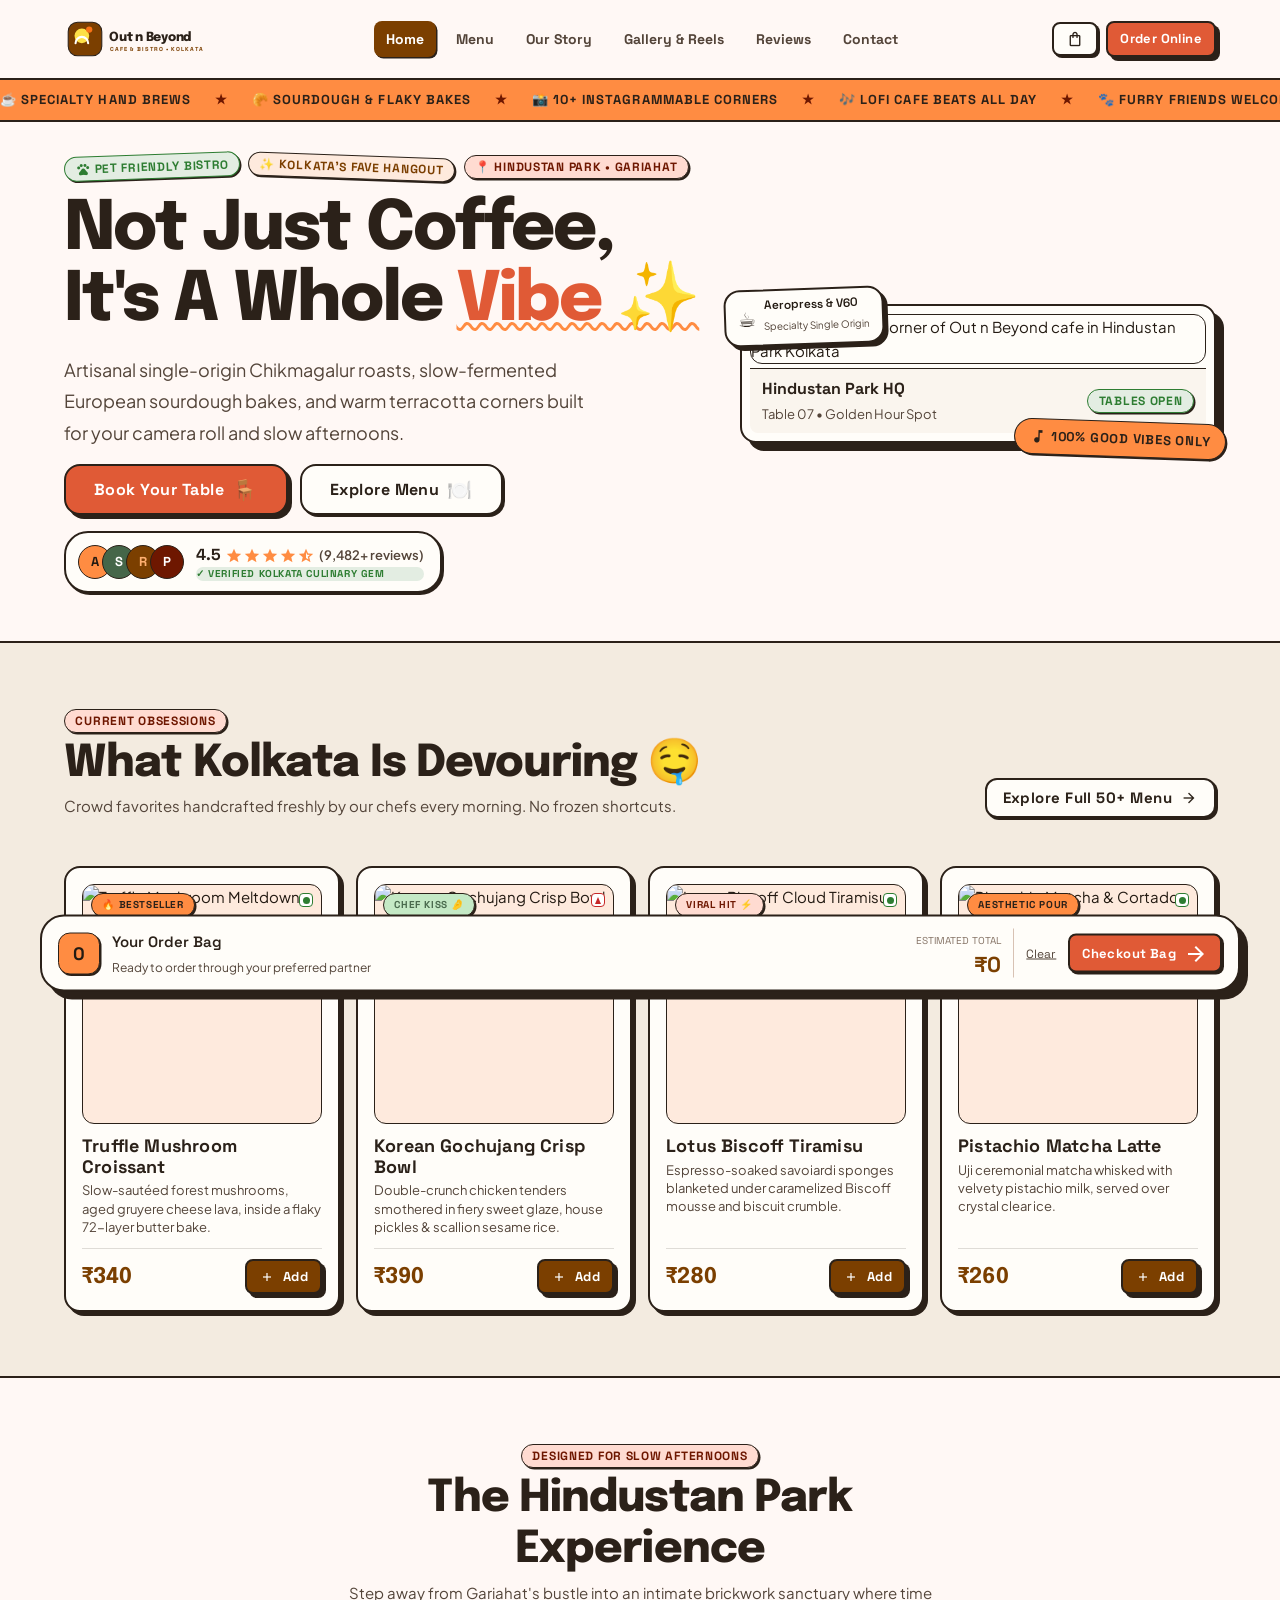
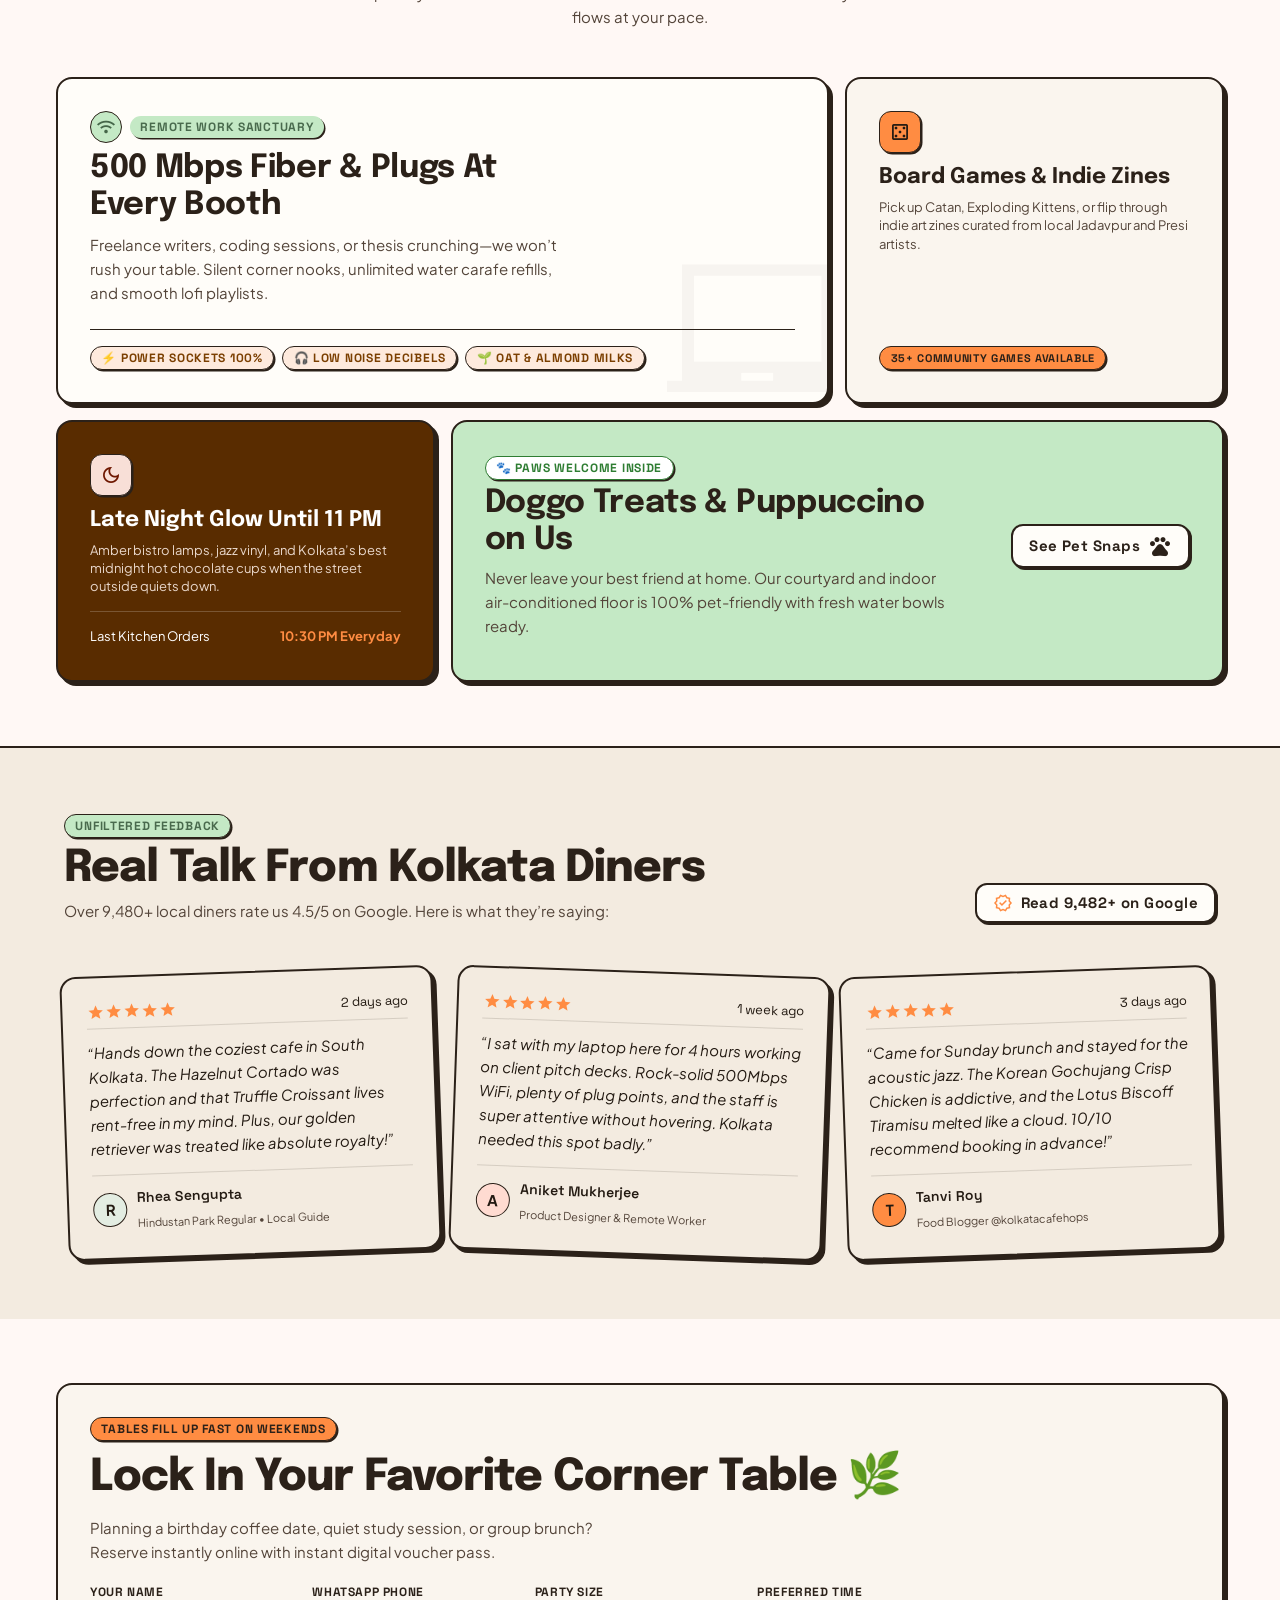
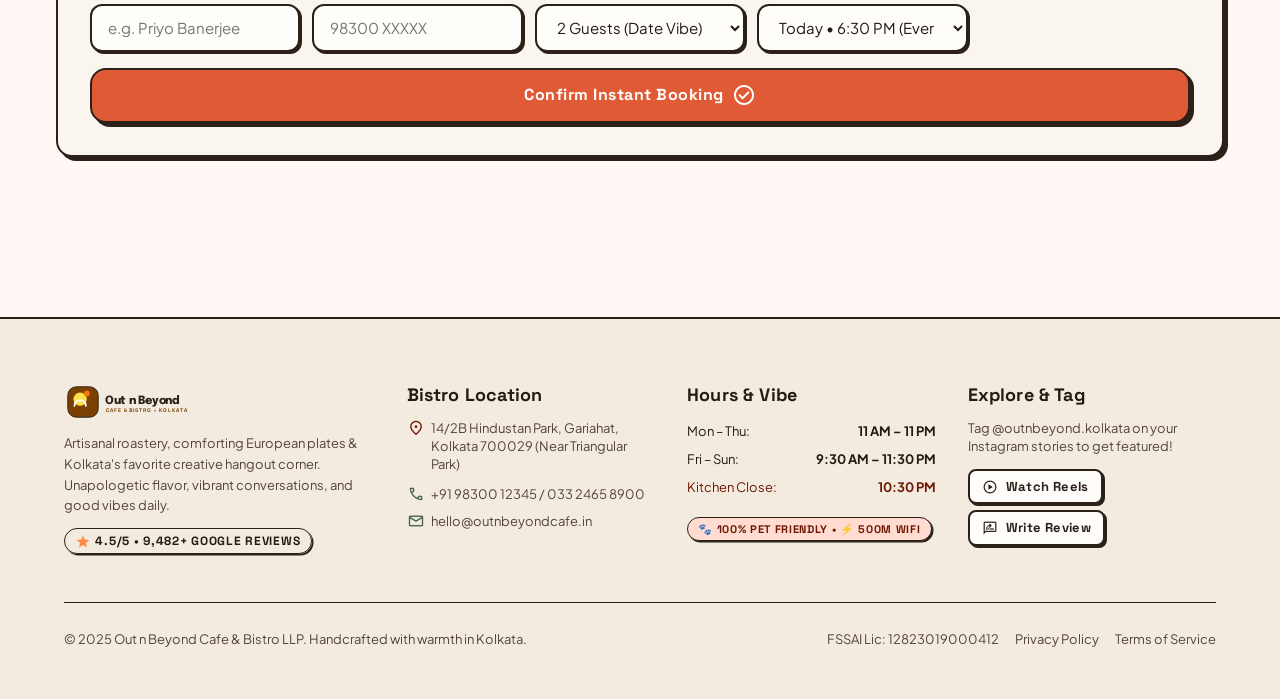
==== index.html @ 9de5f284 "feat: complete Out n Beyond Cafe & Bistro website with Gen-Z neo-bistro UI/UX" ====
<!DOCTYPE html>
<html lang="en">
<head>
  <meta charset="utf-8" />
  <meta name="viewport" content="width=device-width, initial-scale=1.0" />
  <title>Out n Beyond Cafe & Bistro | Kolkata's Creative Culinary Hangout</title>
  <meta name="description" content="Artisanal roastery, 36-hr sourdough bakes, European bistro plates, and Kolkata's favorite pet-friendly hangout in Hindustan Park, Gariahat." />
  
  <!-- Favicon / Branding -->
  <link rel="icon" href="data:image/svg+xml,<svg xmlns=%22http://www.w3.org/2000/svg%22 viewBox=%220 0 100 100%22><text y=%22.9em%22 font-size=%2290%22>☕</text></svg>">

  <!-- Google Fonts: Epilogue, Space Grotesk, Plus Jakarta Sans -->
  <link rel="preconnect" href="https://fonts.googleapis.com" />
  <link rel="preconnect" href="https://fonts.gstatic.com" crossorigin />
  <link href="https://fonts.googleapis.com/css2?family=Epilogue:wght@600;700;800&family=Plus+Jakarta+Sans:ital,wght@0,400;0,500;0,600;0,700;1,400&family=Space+Grotesk:wght@500;600;700&display=swap" rel="stylesheet" />
  <link href="https://fonts.googleapis.com/css2?family=Material+Symbols+Outlined:opsz,wght,FILL,GRAD@20..48,100..700,0..1,-50..200" rel="stylesheet" />

  <!-- Core Stylesheets -->
  <link rel="stylesheet" href="css/tokens.css" />
  <link rel="stylesheet" href="css/components.css" />
  <link rel="stylesheet" href="css/style.css" />
</head>
<body>

  <!-- =========================================================================
       GLOBAL SITE HEADER
       ========================================================================= -->
  <header class="site-header">
    <div class="site-container header-inner">
      <!-- Brand Logo -->
      <a href="#home" class="brand-link" data-path="home" aria-label="Out n Beyond Cafe Home">
        <svg class="brand-logo-svg" viewBox="0 0 320 80" fill="none" xmlns="http://www.w3.org/2000/svg">
          <rect width="64" height="64" x="8" y="8" rx="18" fill="#7b3f00" stroke="#2B2119" stroke-width="2"/>
          <circle cx="34" cy="34" r="14" fill="#fde047" />
          <path d="M46 48C46 41.3726 40.6274 36 34 36C27.3726 36 22 41.3726 22 48" stroke="#ffffff" stroke-width="4" stroke-linecap="round"/>
          <circle cx="48" cy="22" r="6" fill="#f97316"/>
          <text x="86" y="44" font-family="'Epilogue', sans-serif" font-weight="800" font-size="24" fill="#2B2119" letter-spacing="-0.5px">Out n Beyond</text>
          <text x="88" y="62" font-family="'Space Grotesk', sans-serif" font-weight="700" font-size="11" fill="#7b3f00" letter-spacing="2px">CAFE &amp; BISTRO • KOLKATA</text>
        </svg>
      </a>

      <!-- Live Hours Status Pill (Desktop only) -->
      <div class="badge badge-veg sticker-tilt-left" style="display: none;" id="headerLiveStatus">
        <span style="width: 7px; height: 7px; border-radius: 9999px; background-color: var(--color-status-veg); animation: pulse 2s infinite;"></span>
        <span>Open today • Closes 11 PM</span>
      </div>

      <!-- Desktop Navigation Links -->
      <nav class="nav-links-desktop" aria-label="Main Navigation">
        <a href="#home" class="nav-link active" data-path="home">Home</a>
        <a href="#menu" class="nav-link" data-path="menu">Menu</a>
        <a href="#story" class="nav-link" data-path="story">Our Story</a>
        <a href="#gallery-reels" class="nav-link" data-path="gallery-reels">Gallery &amp; Reels</a>
        <a href="#reviews" class="nav-link" data-path="reviews">Reviews</a>
        <a href="#contact" class="nav-link" data-path="contact">Contact</a>
      </nav>

      <!-- Action CTAs -->
      <div class="header-actions">
        <!-- Cart Pill Button -->
        <a href="#order-online" class="btn btn-card btn-sm" data-path="order-online" title="View Order Bag" style="padding: 6px 12px;">
          <span class="material-symbols-outlined" style="font-size: 18px;">shopping_bag</span>
          <span class="header-cart-count badge badge-sunset" style="font-size: 11px; padding: 1px 6px; display: none;">0</span>
        </a>

        <!-- Reserve CTA -->
        <a href="#reservations" class="btn btn-card btn-sm" data-path="reservations" style="display: none;" id="headerReserveBtn">
          Reserve Table
        </a>

        <!-- Order Online CTA -->
        <a href="#order-online" class="btn btn-primary btn-sm" data-path="order-online">
          Order Online
        </a>

        <!-- Mobile Drawer Toggle -->
        <button class="mobile-menu-toggle" id="mobileMenuToggle" aria-label="Toggle Mobile Navigation">
          <span class="material-symbols-outlined" style="font-size: 24px; color: var(--color-border-dark);">menu</span>
        </button>
      </div>
    </div>
  </header>

  <!-- Mobile Slide-out Drawer -->
  <aside class="mobile-nav-drawer" id="mobileNavDrawer" aria-label="Mobile Navigation Drawer">
    <div class="mobile-nav-links">
      <div style="display: flex; justify-content: space-between; align-items: center; margin-bottom: var(--space-sm);">
        <span class="badge badge-veg">🐾 Hindustan Park • Open Daily</span>
        <button class="modal-close-btn" id="closeMobileDrawerBtn" style="position: static;" aria-label="Close Mobile Menu">
          <span class="material-symbols-outlined">close</span>
        </button>
      </div>

      <a href="#home" class="mobile-nav-link active" data-path="home">
        <span>Home</span>
        <span class="material-symbols-outlined">arrow_forward</span>
      </a>
      <a href="#menu" class="mobile-nav-link" data-path="menu">
        <span>Menu (50+ Plates)</span>
        <span class="material-symbols-outlined">restaurant</span>
      </a>
      <a href="#reservations" class="mobile-nav-link" data-path="reservations">
        <span>Reserve Table</span>
        <span class="material-symbols-outlined">table_bar</span>
      </a>
      <a href="#order-online" class="mobile-nav-link" data-path="order-online">
        <span>Order Online</span>
        <span class="material-symbols-outlined">shopping_bag</span>
      </a>
      <a href="#story" class="mobile-nav-link" data-path="story">
        <span>Our Story &amp; Roastery</span>
        <span class="material-symbols-outlined">auto_stories</span>
      </a>
      <a href="#gallery-reels" class="mobile-nav-link" data-path="gallery-reels">
        <span>Gallery &amp; Reels</span>
        <span class="material-symbols-outlined">photo_camera</span>
      </a>
      <a href="#reviews" class="mobile-nav-link" data-path="reviews">
        <span>Reviews (9,482+)</span>
        <span class="material-symbols-outlined">reviews</span>
      </a>
      <a href="#contact" class="mobile-nav-link" data-path="contact">
        <span>Location &amp; Hours</span>
        <span class="material-symbols-outlined">location_on</span>
      </a>
    </div>

    <div style="border-top: 1.5px solid var(--color-border-dark); padding-top: var(--space-md); margin-top: var(--space-md);">
      <p class="text-body-sm" style="color: var(--color-on-surface-variant); margin-bottom: 8px;">14/2B Hindustan Park, Gariahat, Kolkata 700029</p>
      <a href="tel:+919830012345" class="btn btn-mocha w-full" style="width: 100%; font-size: 14px;">
        <span class="material-symbols-outlined">call</span>
        <span>Call Bistro (+91 98300 12345)</span>
      </a>
    </div>
  </aside>


  <!-- =========================================================================
       PAGE 1: HOME (#home)
       ========================================================================= -->
  <main id="view-home" class="page-view active">
    <!-- Gen-Z Marquee Ticker -->
    <div class="ticker-wrap" aria-label="Announcements Ticker">
      <div class="ticker-content">
        <span>☕ Specialty Hand Brews</span>
        <span style="color: var(--color-tertiary);">★</span>
        <span>🥐 Sourdough &amp; Flaky Bakes</span>
        <span style="color: var(--color-tertiary);">★</span>
        <span>📸 10+ Instagrammable Corners</span>
        <span style="color: var(--color-tertiary);">★</span>
        <span>🎶 Lofi Cafe Beats All Day</span>
        <span style="color: var(--color-tertiary);">★</span>
        <span>🐾 Furry Friends Welcome</span>
        <span style="color: var(--color-tertiary);">★</span>
        <span>⚡ 500Mbps High-Speed WiFi</span>
        <span style="color: var(--color-tertiary);">★</span>
        <span>☕ Specialty Hand Brews</span>
        <span style="color: var(--color-tertiary);">★</span>
        <span>🥐 Sourdough &amp; Flaky Bakes</span>
        <span style="color: var(--color-tertiary);">★</span>
        <span>📸 10+ Instagrammable Corners</span>
        <span style="color: var(--color-tertiary);">★</span>
        <span>🐾 Furry Friends Welcome</span>
      </div>
    </div>

    <!-- Hero Section -->
    <section class="site-container hero-wrapper">
      <div class="hero-grid">
        <!-- Left Column: Typography & CTAs -->
        <div style="display: flex; flex-direction: column; align-items: flex-start; gap: var(--space-md);">
          <!-- Pill Tags -->
          <div style="display: flex; flex-wrap: wrap; gap: 8px; align-items: center;">
            <span class="badge badge-veg sticker-tilt-left">
              <span class="material-symbols-outlined" style="font-size: 15px;">pets</span> Pet Friendly Bistro
            </span>
            <span class="badge badge-mocha sticker-tilt-right">
              ✨ Kolkata's Fave Hangout
            </span>
            <span class="badge badge-terracotta">
              📍 Hindustan Park • Gariahat
            </span>
          </div>

          <!-- Main Heading -->
          <h1 class="text-hero" style="color: var(--color-border-dark);">
            Not Just Coffee,<br />
            It's A Whole <span style="position: relative; display: inline-block; color: var(--color-accent-terracotta); text-decoration: underline wavy var(--color-accent-sunset) 3px;">Vibe ✨</span>
          </h1>

          <!-- Subheading -->
          <p class="text-body-lg" style="color: var(--color-on-surface-variant); max-width: 540px;">
            Artisanal single-origin Chikmagalur roasts, slow-fermented European sourdough bakes, and warm terracotta corners built for your camera roll and slow afternoons.
          </p>

          <!-- CTA Buttons -->
          <div style="display: flex; flex-wrap: wrap; gap: 12px; width: 100%;">
            <a href="#reservations" class="btn btn-primary btn-lg" data-path="reservations">
              <span>Book Your Table</span>
              <span style="font-size: 1.25rem;">🪑</span>
            </a>
            <a href="#menu" class="btn btn-card btn-lg" data-path="menu">
              <span>Explore Menu</span>
              <span style="font-size: 1.25rem;">🍽️</span>
            </a>
          </div>

          <!-- Social Proof Rating Card -->
          <div class="neo-card" style="display: inline-flex; align-items: center; gap: 12px; padding: 10px 16px; border-radius: var(--radius-xl); box-shadow: var(--shadow-sm);">
            <div style="display: flex; margin-left: -4px;">
              <span style="width: 34px; height: 34px; border-radius: 9999px; background: var(--color-accent-sunset); border: 1.5px solid var(--color-border-dark); display: flex; align-items: center; justify-content: center; font-weight: 700; font-family: var(--font-title); font-size: 13px;">A</span>
              <span style="width: 34px; height: 34px; border-radius: 9999px; background: var(--color-secondary); color: #fff; border: 1.5px solid var(--color-border-dark); margin-left: -10px; display: flex; align-items: center; justify-content: center; font-weight: 700; font-family: var(--font-title); font-size: 13px;">S</span>
              <span style="width: 34px; height: 34px; border-radius: 9999px; background: var(--color-primary-container); color: #ffaf70; border: 1.5px solid var(--color-border-dark); margin-left: -10px; display: flex; align-items: center; justify-content: center; font-weight: 700; font-family: var(--font-title); font-size: 13px;">R</span>
              <span style="width: 34px; height: 34px; border-radius: 9999px; background: var(--color-tertiary); color: #fff; border: 1.5px solid var(--color-border-dark); margin-left: -10px; display: flex; align-items: center; justify-content: center; font-weight: 700; font-family: var(--font-title); font-size: 13px;">P</span>
            </div>

            <div style="display: flex; flex-direction: column;">
              <div style="display: flex; align-items: center; gap: 4px;">
                <span class="text-title-md" style="font-weight: 800; color: var(--color-border-dark);">4.5</span>
                <div style="display: flex; color: var(--color-accent-sunset);">
                  <span class="material-symbols-outlined" style="font-size: 18px; font-variation-settings: 'FILL' 1;">star</span>
                  <span class="material-symbols-outlined" style="font-size: 18px; font-variation-settings: 'FILL' 1;">star</span>
                  <span class="material-symbols-outlined" style="font-size: 18px; font-variation-settings: 'FILL' 1;">star</span>
                  <span class="material-symbols-outlined" style="font-size: 18px; font-variation-settings: 'FILL' 1;">star</span>
                  <span class="material-symbols-outlined" style="font-size: 18px; font-variation-settings: 'FILL' 1;">star_half</span>
                </div>
                <span class="text-body-sm" style="color: var(--color-on-surface-variant); font-weight: 600;">(9,482+ reviews)</span>
              </div>
              <span class="badge-veg badge" style="font-size: 10px; border: none; box-shadow: none; padding: 0;">✓ Verified Kolkata Culinary Gem</span>
            </div>
          </div>
        </div>

        <!-- Right Column: Hero Polaroid Collage -->
        <div style="position: relative;">
          <div class="hero-polaroid-frame">
            <img class="hero-polaroid-img" src="https://lh3.googleusercontent.com/aida-public/[base64]" alt="Aesthetic sunlit corner of Out n Beyond cafe in Hindustan Park Kolkata" />
            <div class="hero-polaroid-caption">
              <div>
                <span class="text-title-md" style="color: var(--color-border-dark); font-weight: 700; display: block;">Hindustan Park HQ</span>
                <span class="text-body-sm" style="color: var(--color-on-surface-variant);">Table 07 • Golden Hour Spot</span>
              </div>
              <span class="badge badge-veg">Tables Open</span>
            </div>
          </div>

          <!-- Floating Sticker 1 -->
          <div class="neo-card sticker-tilt-left" style="position: absolute; top: -16px; left: -16px; padding: 8px 12px; display: flex; align-items: center; gap: 8px;">
            <span style="font-size: 20px;">☕</span>
            <div>
              <span class="text-title-md" style="font-size: 12px; display: block; line-height: 1.1;">Aeropress &amp; V60</span>
              <span class="text-body-sm" style="font-size: 10px; color: var(--color-on-surface-variant);">Specialty Single Origin</span>
            </div>
          </div>

          <!-- Floating Sticker 2 -->
          <div class="badge badge-sunset sticker-tilt-right" style="position: absolute; bottom: -14px; right: -10px; padding: 8px 14px; font-size: 13px;">
            <span class="material-symbols-outlined" style="font-size: 18px;">music_note</span>
            <span>100% Good Vibes Only</span>
          </div>
        </div>
      </div>
    </section>

    <!-- Trending Obsessions (Bento Carousel Grid) -->
    <section style="background-color: var(--color-surface-parchment); border-top: 2px solid var(--color-border-dark); border-bottom: 2px solid var(--color-border-dark); padding: var(--space-3xl) 0;">
      <div class="site-container">
        <div style="display: flex; flex-direction: column; gap: 8px; margin-bottom: var(--space-2xl);">
          <div style="display: flex; justify-content: space-between; align-items: flex-end; flex-wrap: wrap; gap: 12px;">
            <div>
              <span class="badge badge-terracotta" style="margin-bottom: 6px;">Current Obsessions</span>
              <h2 class="text-headline-lg" style="color: var(--color-border-dark);">What Kolkata Is Devouring 🤤</h2>
              <p class="text-body-md" style="color: var(--color-on-surface-variant); margin-top: 4px;">Crowd favorites handcrafted freshly by our chefs every morning. No frozen shortcuts.</p>
            </div>
            <a href="#menu" class="btn btn-card" data-path="menu">
              <span>Explore Full 50+ Menu</span>
              <span class="material-symbols-outlined" style="font-size: 18px;">arrow_forward</span>
            </a>
          </div>
        </div>

        <!-- 4 Bestseller Cards Grid -->
        <div class="menu-grid" style="grid-template-columns: repeat(auto-fit, minmax(260px, 1fr));">
          <!-- Item 1 -->
          <div class="neo-card neo-card-hover" style="padding: var(--space-md); display: flex; flex-direction: column; justify-content: space-between;">
            <div>
              <div class="menu-card-img-wrap" style="aspect-ratio: 1/1;">
                <img class="menu-card-img" src="https://lh3.googleusercontent.com/aida-public/[base64]" alt="Truffle Mushroom Meltdown Croissant" />
                <span class="badge badge-sunset" style="position: absolute; top: 8px; left: 8px; font-size: 10px;">🔥 Bestseller</span>
                <span class="veg-indicator" style="position: absolute; top: 8px; right: 8px;"><span class="veg-indicator-dot"></span></span>
              </div>
              <h3 class="text-title-lg" style="margin-bottom: 4px;">Truffle Mushroom Croissant</h3>
              <p class="text-body-sm" style="color: var(--color-on-surface-variant); margin-bottom: 12px;">Slow-sautéed forest mushrooms, aged gruyere cheese lava, inside a flaky 72-layer butter bake.</p>
            </div>
            <div style="display: flex; justify-content: space-between; align-items: center; border-top: 1.5px solid rgba(43,33,25,0.15); padding-top: 10px;">
              <span class="font-display text-headline-sm" style="color: var(--color-primary-container);">₹340</span>
              <button class="btn btn-mocha btn-sm" onclick="MenuController.addToCart('item-1')">
                <span class="material-symbols-outlined" style="font-size: 16px;">add</span> Add
              </button>
            </div>
          </div>

          <!-- Item 2 -->
          <div class="neo-card neo-card-hover" style="padding: var(--space-md); display: flex; flex-direction: column; justify-content: space-between;">
            <div>
              <div class="menu-card-img-wrap" style="aspect-ratio: 1/1;">
                <img class="menu-card-img" src="https://lh3.googleusercontent.com/aida-public/[base64]" alt="Korean Gochujang Crisp Bowl" />
                <span class="badge badge-matcha" style="position: absolute; top: 8px; left: 8px; font-size: 10px;">Chef Kiss 🤌</span>
                <span class="nonveg-indicator" style="position: absolute; top: 8px; right: 8px;"><span class="nonveg-indicator-triangle"></span></span>
              </div>
              <h3 class="text-title-lg" style="margin-bottom: 4px;">Korean Gochujang Crisp Bowl</h3>
              <p class="text-body-sm" style="color: var(--color-on-surface-variant); margin-bottom: 12px;">Double-crunch chicken tenders smothered in fiery sweet glaze, house pickles &amp; scallion sesame rice.</p>
            </div>
            <div style="display: flex; justify-content: space-between; align-items: center; border-top: 1.5px solid rgba(43,33,25,0.15); padding-top: 10px;">
              <span class="font-display text-headline-sm" style="color: var(--color-primary-container);">₹390</span>
              <button class="btn btn-mocha btn-sm" onclick="MenuController.addToCart('item-3')">
                <span class="material-symbols-outlined" style="font-size: 16px;">add</span> Add
              </button>
            </div>
          </div>

          <!-- Item 3 -->
          <div class="neo-card neo-card-hover" style="padding: var(--space-md); display: flex; flex-direction: column; justify-content: space-between;">
            <div>
              <div class="menu-card-img-wrap" style="aspect-ratio: 1/1;">
                <img class="menu-card-img" src="https://lh3.googleusercontent.com/aida-public/[base64]" alt="Lotus Biscoff Cloud Tiramisu" />
                <span class="badge badge-terracotta" style="position: absolute; top: 8px; left: 8px; font-size: 10px;">Viral Hit ⚡</span>
                <span class="veg-indicator" style="position: absolute; top: 8px; right: 8px;"><span class="veg-indicator-dot"></span></span>
              </div>
              <h3 class="text-title-lg" style="margin-bottom: 4px;">Lotus Biscoff Tiramisu</h3>
              <p class="text-body-sm" style="color: var(--color-on-surface-variant); margin-bottom: 12px;">Espresso-soaked savoiardi sponges blanketed under caramelized Biscoff mousse and biscuit crumble.</p>
            </div>
            <div style="display: flex; justify-content: space-between; align-items: center; border-top: 1.5px solid rgba(43,33,25,0.15); padding-top: 10px;">
              <span class="font-display text-headline-sm" style="color: var(--color-primary-container);">₹280</span>
              <button class="btn btn-mocha btn-sm" onclick="MenuController.addToCart('item-6')">
                <span class="material-symbols-outlined" style="font-size: 16px;">add</span> Add
              </button>
            </div>
          </div>

          <!-- Item 4 -->
          <div class="neo-card neo-card-hover" style="padding: var(--space-md); display: flex; flex-direction: column; justify-content: space-between;">
            <div>
              <div class="menu-card-img-wrap" style="aspect-ratio: 1/1;">
                <img class="menu-card-img" src="https://lh3.googleusercontent.com/aida-public/[base64]" alt="Pistachio Matcha & Cortado" />
                <span class="badge badge-sunset" style="position: absolute; top: 8px; left: 8px; font-size: 10px;">Aesthetic Pour</span>
                <span class="veg-indicator" style="position: absolute; top: 8px; right: 8px;"><span class="veg-indicator-dot"></span></span>
              </div>
              <h3 class="text-title-lg" style="margin-bottom: 4px;">Pistachio Matcha Latte</h3>
              <p class="text-body-sm" style="color: var(--color-on-surface-variant); margin-bottom: 12px;">Uji ceremonial matcha whisked with velvety pistachio milk, served over crystal clear ice.</p>
            </div>
            <div style="display: flex; justify-content: space-between; align-items: center; border-top: 1.5px solid rgba(43,33,25,0.15); padding-top: 10px;">
              <span class="font-display text-headline-sm" style="color: var(--color-primary-container);">₹260</span>
              <button class="btn btn-mocha btn-sm" onclick="MenuController.addToCart('item-8')">
                <span class="material-symbols-outlined" style="font-size: 16px;">add</span> Add
              </button>
            </div>
          </div>
        </div>
      </div>
    </section>

    <!-- The Hindustan Park Ambiance Bento Grid -->
    <section class="site-container" style="padding: var(--space-3xl) var(--space-md);">
      <div style="text-align: center; max-width: 600px; margin: 0 auto var(--space-2xl);">
        <span class="badge badge-terracotta" style="margin-bottom: 6px;">Designed For Slow Afternoons</span>
        <h2 class="text-headline-lg">The Hindustan Park Experience</h2>
        <p class="text-body-md" style="color: var(--color-on-surface-variant); margin-top: 6px;">Step away from Gariahat's bustle into an intimate brickwork sanctuary where time flows at your pace.</p>
      </div>

      <div class="bento-grid">
        <!-- Bento 1: Laptop & WFC Hero (Spans 2 cols) -->
        <div class="neo-card bento-span-2" style="padding: var(--space-xl); display: flex; flex-direction: column; justify-content: space-between; position: relative; overflow: hidden;">
          <div style="position: relative; z-index: 2; max-width: 480px;">
            <div style="display: flex; align-items: center; gap: 8px; margin-bottom: 8px;">
              <span style="width: 32px; height: 32px; border-radius: 9999px; background: var(--color-secondary-container); border: 1.5px solid var(--color-border-dark); display: flex; align-items: center; justify-content: center; color: var(--color-secondary);">
                <span class="material-symbols-outlined" style="font-size: 18px;">wifi</span>
              </span>
              <span class="badge-matcha badge" style="border: none;">Remote Work Sanctuary</span>
            </div>
            <h3 class="text-headline-md" style="margin-bottom: 8px;">500 Mbps Fiber &amp; Plugs At Every Booth</h3>
            <p class="text-body-md" style="color: var(--color-on-surface-variant);">
              Freelance writers, coding sessions, or thesis crunching—we won’t rush your table. Silent corner nooks, unlimited water carafe refills, and smooth lofi playlists.
            </p>
          </div>

          <div style="display: flex; flex-wrap: wrap; gap: 8px; border-top: 1.5px solid var(--color-border-dark); padding-top: var(--space-md); margin-top: var(--space-lg); position: relative; z-index: 2;">
            <span class="badge badge-mocha">⚡ Power Sockets 100%</span>
            <span class="badge badge-mocha">🎧 Low Noise Decibels</span>
            <span class="badge badge-mocha">🌱 Oat &amp; Almond Milks</span>
          </div>

          <span class="material-symbols-outlined" style="position: absolute; right: -20px; bottom: -20px; font-size: 180px; color: rgba(43,33,25,0.04); pointer-events: none;">laptop_chromebook</span>
        </div>

        <!-- Bento 2: Board Games & Zines -->
        <div class="neo-card neo-card-cream" style="padding: var(--space-xl); display: flex; flex-direction: column; justify-content: space-between;">
          <div>
            <div style="width: 42px; height: 42px; border-radius: var(--radius-md); background: var(--color-accent-sunset); border: 1.5px solid var(--color-border-dark); display: flex; align-items: center; justify-content: center; margin-bottom: 12px; box-shadow: var(--shadow-xs);">
              <span class="material-symbols-outlined" style="font-size: 22px;">casino</span>
            </div>
            <h3 class="text-headline-sm" style="margin-bottom: 8px;">Board Games &amp; Indie Zines</h3>
            <p class="text-body-sm" style="color: var(--color-on-surface-variant);">
              Pick up Catan, Exploding Kittens, or flip through indie art zines curated from local Jadavpur and Presi artists.
            </p>
          </div>
          <div style="padding-top: var(--space-md);">
            <span class="badge badge-sunset" style="font-size: 11px;">35+ Community Games Available</span>
          </div>
        </div>

        <!-- Bento 3: Late Night Glow -->
        <div class="neo-card" style="background: var(--color-primary); color: #fff; padding: var(--space-xl); display: flex; flex-direction: column; justify-content: space-between;">
          <div>
            <div style="width: 42px; height: 42px; border-radius: var(--radius-md); background: var(--color-accent-terracotta-soft); color: var(--color-tertiary); border: 1.5px solid var(--color-border-dark); display: flex; align-items: center; justify-content: center; margin-bottom: 12px; box-shadow: var(--shadow-xs);">
              <span class="material-symbols-outlined" style="font-size: 22px;">dark_mode</span>
            </div>
            <h3 class="text-headline-sm" style="color: #fff; margin-bottom: 8px;">Late Night Glow Until 11 PM</h3>
            <p class="text-body-sm" style="color: var(--color-surface-dim);">
              Amber bistro lamps, jazz vinyl, and Kolkata’s best midnight hot chocolate cups when the street outside quiets down.
            </p>
          </div>
          <div style="border-top: 1px solid rgba(255,255,255,0.2); padding-top: var(--space-sm); margin-top: var(--space-md); display: flex; justify-content: space-between; font-size: 13px;">
            <span>Last Kitchen Orders</span>
            <span style="color: var(--color-accent-sunset); font-weight: 700;">10:30 PM Everyday</span>
          </div>
        </div>

        <!-- Bento 4: Pet Friendly Lounge (Spans 2 cols) -->
        <div class="neo-card bento-span-2" style="background: var(--color-secondary-container); padding: var(--space-xl); display: flex; flex-direction: column; justify-content: space-between;">
          <div style="display: flex; justify-content: space-between; align-items: center; flex-wrap: wrap; gap: var(--space-md);">
            <div style="max-width: 460px;">
              <span class="badge badge-veg" style="margin-bottom: 6px; background: #fff;">🐾 Paws Welcome Inside</span>
              <h3 class="text-headline-md" style="margin-bottom: 6px;">Doggo Treats &amp; Puppuccino on Us</h3>
              <p class="text-body-md" style="color: var(--color-on-surface-variant);">
                Never leave your best friend at home. Our courtyard and indoor air-conditioned floor is 100% pet-friendly with fresh water bowls ready.
              </p>
            </div>
            <a href="#gallery-reels" class="btn btn-card" data-path="gallery-reels">
              <span>See Pet Snaps</span>
              <span class="material-symbols-outlined">pets</span>
            </a>
          </div>
        </div>
      </div>
    </section>

    <!-- Testimonials Section -->
    <section style="background-color: var(--color-surface-parchment); border-top: 2px solid var(--color-border-dark); padding: var(--space-3xl) 0;">
      <div class="site-container">
        <div style="display: flex; justify-content: space-between; align-items: flex-end; flex-wrap: wrap; gap: 12px; margin-bottom: var(--space-2xl);">
          <div>
            <span class="badge badge-matcha" style="margin-bottom: 6px;">Unfiltered Feedback</span>
            <h2 class="text-headline-lg">Real Talk From Kolkata Diners</h2>
            <p class="text-body-md" style="color: var(--color-on-surface-variant); margin-top: 4px;">Over 9,480+ local diners rate us 4.5/5 on Google. Here is what they’re saying:</p>
          </div>
          <a href="#reviews" class="btn btn-card" data-path="reviews">
            <span class="material-symbols-outlined" style="color: var(--color-accent-sunset); font-size: 20px;">verified</span>
            <span>Read 9,482+ on Google</span>
          </a>
        </div>

        <div class="bento-grid">
          <!-- Review 1 -->
          <div class="neo-card neo-card-parchment sticker-tilt-left" style="padding: var(--space-lg); display: flex; flex-direction: column; justify-content: space-between;">
            <div>
              <div style="display: flex; justify-content: space-between; border-bottom: 1.5px solid rgba(43,33,25,0.15); padding-bottom: 8px; margin-bottom: 12px;">
                <div style="display: flex; color: var(--color-accent-sunset);">
                  <span class="material-symbols-outlined" style="font-size: 18px; font-variation-settings: 'FILL' 1;">star</span>
                  <span class="material-symbols-outlined" style="font-size: 18px; font-variation-settings: 'FILL' 1;">star</span>
                  <span class="material-symbols-outlined" style="font-size: 18px; font-variation-settings: 'FILL' 1;">star</span>
                  <span class="material-symbols-outlined" style="font-size: 18px; font-variation-settings: 'FILL' 1;">star</span>
                  <span class="material-symbols-outlined" style="font-size: 18px; font-variation-settings: 'FILL' 1;">star</span>
                </div>
                <span class="text-body-sm" style="font-family: var(--font-title);">2 days ago</span>
              </div>
              <p class="text-body-md" style="font-style: italic; margin-bottom: 14px;">
                “Hands down the coziest cafe in South Kolkata. The Hazelnut Cortado was perfection and that Truffle Croissant lives rent-free in my mind. Plus, our golden retriever was treated like absolute royalty!”
              </p>
            </div>
            <div style="display: flex; align-items: center; gap: 10px; border-top: 1.5px solid rgba(43,33,25,0.15); padding-top: 10px;">
              <div style="width: 34px; height: 34px; border-radius: 9999px; background: var(--color-accent-matcha-soft); border: 1.5px solid var(--color-border-dark); display: flex; align-items: center; justify-content: center; font-weight: 700;">R</div>
              <div>
                <span class="text-title-md" style="font-size: 14px; display: block;">Rhea Sengupta</span>
                <span class="text-body-sm" style="font-size: 11px; color: var(--color-on-surface-variant);">Hindustan Park Regular • Local Guide</span>
              </div>
            </div>
          </div>

          <!-- Review 2 -->
          <div class="neo-card neo-card-parchment sticker-tilt-right" style="padding: var(--space-lg); display: flex; flex-direction: column; justify-content: space-between;">
            <div>
              <div style="display: flex; justify-content: space-between; border-bottom: 1.5px solid rgba(43,33,25,0.15); padding-bottom: 8px; margin-bottom: 12px;">
                <div style="display: flex; color: var(--color-accent-sunset);">
                  <span class="material-symbols-outlined" style="font-size: 18px; font-variation-settings: 'FILL' 1;">star</span>
                  <span class="material-symbols-outlined" style="font-size: 18px; font-variation-settings: 'FILL' 1;">star</span>
                  <span class="material-symbols-outlined" style="font-size: 18px; font-variation-settings: 'FILL' 1;">star</span>
                  <span class="material-symbols-outlined" style="font-size: 18px; font-variation-settings: 'FILL' 1;">star</span>
                  <span class="material-symbols-outlined" style="font-size: 18px; font-variation-settings: 'FILL' 1;">star</span>
                </div>
                <span class="text-body-sm" style="font-family: var(--font-title);">1 week ago</span>
              </div>
              <p class="text-body-md" style="font-style: italic; margin-bottom: 14px;">
                “I sat with my laptop here for 4 hours working on client pitch decks. Rock-solid 500Mbps WiFi, plenty of plug points, and the staff is super attentive without hovering. Kolkata needed this spot badly.”
              </p>
            </div>
            <div style="display: flex; align-items: center; gap: 10px; border-top: 1.5px solid rgba(43,33,25,0.15); padding-top: 10px;">
              <div style="width: 34px; height: 34px; border-radius: 9999px; background: var(--color-tertiary-fixed); border: 1.5px solid var(--color-border-dark); display: flex; align-items: center; justify-content: center; font-weight: 700;">A</div>
              <div>
                <span class="text-title-md" style="font-size: 14px; display: block;">Aniket Mukherjee</span>
                <span class="text-body-sm" style="font-size: 11px; color: var(--color-on-surface-variant);">Product Designer &amp; Remote Worker</span>
              </div>
            </div>
          </div>

          <!-- Review 3 -->
          <div class="neo-card neo-card-parchment sticker-tilt-left" style="padding: var(--space-lg); display: flex; flex-direction: column; justify-content: space-between;">
            <div>
              <div style="display: flex; justify-content: space-between; border-bottom: 1.5px solid rgba(43,33,25,0.15); padding-bottom: 8px; margin-bottom: 12px;">
                <div style="display: flex; color: var(--color-accent-sunset);">
                  <span class="material-symbols-outlined" style="font-size: 18px; font-variation-settings: 'FILL' 1;">star</span>
                  <span class="material-symbols-outlined" style="font-size: 18px; font-variation-settings: 'FILL' 1;">star</span>
                  <span class="material-symbols-outlined" style="font-size: 18px; font-variation-settings: 'FILL' 1;">star</span>
                  <span class="material-symbols-outlined" style="font-size: 18px; font-variation-settings: 'FILL' 1;">star</span>
                  <span class="material-symbols-outlined" style="font-size: 18px; font-variation-settings: 'FILL' 1;">star</span>
                </div>
                <span class="text-body-sm" style="font-family: var(--font-title);">3 days ago</span>
              </div>
              <p class="text-body-md" style="font-style: italic; margin-bottom: 14px;">
                “Came for Sunday brunch and stayed for the acoustic jazz. The Korean Gochujang Crisp Chicken is addictive, and the Lotus Biscoff Tiramisu melted like a cloud. 10/10 recommend booking in advance!”
              </p>
            </div>
            <div style="display: flex; align-items: center; gap: 10px; border-top: 1.5px solid rgba(43,33,25,0.15); padding-top: 10px;">
              <div style="width: 34px; height: 34px; border-radius: 9999px; background: var(--color-accent-sunset); border: 1.5px solid var(--color-border-dark); display: flex; align-items: center; justify-content: center; font-weight: 700;">T</div>
              <div>
                <span class="text-title-md" style="font-size: 14px; display: block;">Tanvi Roy</span>
                <span class="text-body-sm" style="font-size: 11px; color: var(--color-on-surface-variant);">Food Blogger @kolkatacafehops</span>
              </div>
            </div>
          </div>
        </div>
      </div>
    </section>

    <!-- Fast Table Booking & Location Section -->
    <section class="site-container" style="padding: var(--space-3xl) var(--space-md);">
      <div class="neo-card neo-card-cream" style="padding: var(--space-xl); display: grid; grid-template-columns: 1fr; gap: var(--space-xl); align-items: center;">
        <div style="display: grid; grid-template-columns: 1fr; gap: var(--space-xl);">
          <div style="display: flex; flex-direction: column; gap: var(--space-sm);">
            <span class="badge badge-sunset" style="align-self: flex-start;">Tables Fill Up Fast On Weekends</span>
            <h2 class="text-headline-lg">Lock In Your Favorite Corner Table 🌿</h2>
            <p class="text-body-md" style="color: var(--color-on-surface-variant); max-width: 520px;">
              Planning a birthday coffee date, quiet study session, or group brunch? Reserve instantly online with instant digital voucher pass.
            </p>

            <!-- Fast 30s Reservation Form -->
            <form id="homeQuickResForm" style="display: grid; grid-template-columns: repeat(auto-fit, minmax(200px, 1fr)); gap: 12px; margin-top: 8px;">
              <div>
                <label class="neo-label">Your Name</label>
                <input class="neo-input" id="homeResName" type="text" placeholder="e.g. Priyo Banerjee" required />
              </div>
              <div>
                <label class="neo-label">WhatsApp Phone</label>
                <input class="neo-input" id="homeResPhone" type="tel" placeholder="98300 XXXXX" required />
              </div>
              <div>
                <label class="neo-label">Party Size</label>
                <select class="neo-select" id="homeResParty">
                  <option value="2">2 Guests (Date Vibe)</option>
                  <option value="1">1 Guest (Solo Focus)</option>
                  <option value="4">3-4 Guests (Hangout)</option>
                  <option value="6">5+ Guests (Party Squad)</option>
                </select>
              </div>
              <div>
                <label class="neo-label">Preferred Time</label>
                <select class="neo-select" id="homeResSlot">
                  <option>Today • 6:30 PM (Evening Glow)</option>
                  <option>Today • 8:30 PM (Dinner)</option>
                  <option>Tomorrow • 11:30 AM (Brunch)</option>
                  <option>This Weekend • 12:00 PM</option>
                </select>
              </div>
              <div style="grid-column: 1 / -1; margin-top: 4px;">
                <button type="submit" class="btn btn-primary btn-lg" style="width: 100%;">
                  <span>Confirm Instant Booking</span>
                  <span class="material-symbols-outlined">check_circle</span>
                </button>
              </div>
            </form>
          </div>
        </div>
      </div>
    </section>
  </main>


  <!-- =========================================================================
       PAGE 2: INTERACTIVE MENU (#menu)
       ========================================================================= -->
  <main id="view-menu" class="page-view">
    <!-- Menu Hero Banner -->
    <section style="background-color: var(--color-surface-cream); border-bottom: 2px solid var(--color-border-dark); padding: var(--space-xl) 0;">
      <div class="site-container" style="display: flex; flex-direction: column; gap: var(--space-sm);">
        <div style="display: flex; justify-content: space-between; align-items: flex-end; flex-wrap: wrap; gap: var(--space-md);">
          <div>
            <span class="badge badge-sunset" style="margin-bottom: 6px;">Fresh Baked &amp; Extracted Daily</span>
            <h1 class="text-headline-lg">The Flavor Lineup 🍽️</h1>
            <p class="text-body-lg" style="color: var(--color-on-surface-variant); max-width: 600px;">
              Curated for coffee lovers, remote workers, and late-night snackers in Hindustan Park. Sourdough crisped in butter, house-roasted beans, and unapologetic comfort.
            </p>
          </div>
          <div style="display: flex; gap: 8px; flex-wrap: wrap;">
            <button class="btn btn-card" id="downloadPdfMenuBtn">
              <span class="material-symbols-outlined" style="color: var(--color-tertiary); font-size: 20px;">sim_card_download</span>
              <span>Download PDF Menu</span>
            </button>
            <a href="#order-online" class="btn btn-primary" data-path="order-online">
              <span class="material-symbols-outlined" style="font-size: 20px;">shopping_bag</span>
              <span>View Order Bag</span>
            </a>
          </div>
        </div>
      </div>
    </section>

    <!-- Sticky Filter & Search Control Bar -->
    <section style="position: sticky; top: 80px; z-index: 800; background: rgba(255, 248, 245, 0.95); backdrop-filter: blur(10px); border-bottom: 2px solid var(--color-border-dark); padding: var(--space-sm) 0;">
      <div class="site-container" style="display: flex; flex-direction: column; gap: var(--space-sm);">
        <!-- Search and Dietary Filters Row -->
        <div style="display: flex; flex-direction: column; gap: var(--space-xs);" class="lg-row">
          <div style="display: flex; gap: 8px; flex-wrap: wrap; align-items: center; justify-content: space-between;">
            <!-- Search Input -->
            <div style="position: relative; flex: 1; min-width: 260px; max-width: 480px;">
              <span class="material-symbols-outlined" style="position: absolute; left: 12px; top: 50%; transform: translateY(-50%); color: var(--color-outline); font-size: 20px;">search</span>
              <input class="neo-input" id="menuSearchInput" type="text" placeholder="Search avocado toast, cortado, tiramisu..." style="padding-left: 40px; padding-right: 36px;" />
              <button id="searchClearBtn" style="position: absolute; right: 10px; top: 50%; transform: translateY(-50%); background: none; border: none; cursor: pointer; color: var(--color-outline); display: none;">
                <span class="material-symbols-outlined" style="font-size: 18px;">cancel</span>
              </button>
            </div>

            <!-- Dietary Filter Chips -->
            <div style="display: flex; gap: 6px; overflow-x: auto; padding-bottom: 2px;">
              <button class="filter-pill-chip diet-filter-pill" data-filter="veg">
                <span class="veg-indicator"><span class="veg-indicator-dot"></span></span>
                <span>🌱 Veg Only</span>
              </button>
              <button class="filter-pill-chip diet-filter-pill" data-filter="nonveg">
                <span class="nonveg-indicator"><span class="nonveg-indicator-triangle"></span></span>
                <span>🍗 Non-Veg</span>
              </button>
              <button class="filter-pill-chip diet-filter-pill" data-filter="spicy">
                <span>🌶️ Spicy</span>
              </button>
              <button class="filter-pill-chip diet-filter-pill" data-filter="viral">
                <span>⚡ Bestsellers</span>
              </button>
              <button id="resetDietFiltersBtn" style="display: none; background: none; border: none; font-family: var(--font-title); font-size: 12px; color: var(--color-tertiary); text-decoration: underline; cursor: pointer; padding: 4px;">
                Reset
              </button>
            </div>
          </div>

          <!-- Category Navigation Pills -->
          <div style="display: flex; gap: 8px; overflow-x: auto; padding-bottom: 4px;" id="menuCategoriesBar">
            <button class="filter-tab cat-tab-btn active" data-category="all">All Hits (12)</button>
            <button class="filter-tab cat-tab-btn" data-category="brews">Specialty Brews ☕</button>
            <button class="filter-tab cat-tab-btn" data-category="breakfast">All-Day Breakfast 🍳</button>
            <button class="filter-tab cat-tab-btn" data-category="sourdough">Bistro Sourdough &amp; Bowls 🥗</button>
            <button class="filter-tab cat-tab-btn" data-category="mains">Artisanal Mains 🍝</button>
            <button class="filter-tab cat-tab-btn" data-category="desserts">Sweet Tooth &amp; Desserts 🍰</button>
            <button class="filter-tab cat-tab-btn" data-category="coolers">Matcha &amp; Coolers 🧃</button>
          </div>
        </div>
      </div>
    </section>

    <!-- Meta Status and Sorting -->
    <div class="site-container" style="padding-top: var(--space-md); display: flex; justify-content: space-between; align-items: center; flex-wrap: wrap; gap: 8px;">
      <div style="display: flex; align-items: center; gap: 8px; font-size: 13px; color: var(--color-on-surface-variant);">
        <strong id="menuCounterText" style="color: var(--color-on-surface);">Showing 12 plates &amp; sips</strong>
        <span>•</span>
        <span style="color: var(--color-status-veg); display: inline-flex; align-items: center; gap: 4px; font-weight: 600;">
          <span style="width: 6px; height: 6px; border-radius: 9999px; background: var(--color-status-veg);"></span>
          Kitchen Active (12-18 min avg)
        </span>
      </div>

      <div style="display: flex; align-items: center; gap: 8px;">
        <label for="menuSortSelect" class="text-body-sm" style="font-weight: 600; color: var(--color-on-surface-variant);">Sort by:</label>
        <select class="neo-select" id="menuSortSelect" style="height: 38px; padding: 0 12px; font-size: 13px; width: auto;">
          <option value="featured">Featured First</option>
          <option value="price-low">Price: Low to High</option>
          <option value="price-high">Price: High to Low</option>
          <option value="time">Prep Time: Fastest</option>
        </select>
      </div>
    </div>

    <!-- Menu Cards Dynamic Grid -->
    <section class="site-container" style="padding: var(--space-lg) var(--space-md) var(--space-3xl);">
      <div class="menu-grid" id="menuGridContainer">
        <!-- Rendered via MenuController.renderMenuItems() -->
      </div>

      <!-- No Results Empty State -->
      <div id="menuEmptyState" class="neo-card neo-card-cream" style="display: none; flex-direction: column; align-items: center; justify-content: center; text-align: center; padding: var(--space-3xl) var(--space-md); border-style: dashed; margin-top: var(--space-lg);">
        <span class="material-symbols-outlined" style="font-size: 56px; color: var(--color-tertiary); margin-bottom: 8px;">restaurant_menu</span>
        <h3 class="text-headline-sm" style="margin-bottom: 4px;">No plates match this vibe!</h3>
        <p class="text-body-md" style="color: var(--color-on-surface-variant); max-width: 420px; margin-bottom: 16px;">Try resetting dietary filters or searching another craving like "latte", "sourdough", or "cheesecake".</p>
        <button class="btn btn-primary" id="menuResetAllBtn">
          <span class="material-symbols-outlined">restart_alt</span>
          <span>Clear Filters &amp; Search</span>
        </button>
      </div>
    </section>

    <!-- Dietary Transparency Banner -->
    <section class="site-container" style="padding-bottom: var(--space-3xl);">
      <div class="neo-card neo-card-parchment" style="padding: var(--space-lg); display: flex; flex-direction: column; gap: 12px;">
        <div style="display: flex; align-items: center; gap: 12px; flex-wrap: wrap;">
          <div style="width: 44px; height: 44px; border-radius: var(--radius-md); background: var(--color-accent-matcha-soft); border: 2px solid var(--color-border-dark); display: flex; align-items: center; justify-content: center;">
            <span class="material-symbols-outlined" style="color: var(--color-status-veg); font-size: 26px;">verified</span>
          </div>
          <div style="flex: 1; min-width: 240px;">
            <h4 class="text-title-lg" style="color: var(--color-primary);">Kolkata's Sourdough &amp; Specialty Haven</h4>
            <p class="text-body-sm" style="color: var(--color-on-surface-variant);">All breads are 36-hour slow-fermented in-house. Oat &amp; almond milk substitutes available upon request. Got allergies? Alert our barista squad!</p>
          </div>
          <div style="display: flex; gap: 8px; flex-wrap: wrap;">
            <span class="badge badge-mocha">100% Halal Chicken</span>
            <span class="badge badge-matcha">FSSAI Certified Kitchen</span>
          </div>
        </div>
      </div>
    </section>
  </main>


  <!-- =========================================================================
       PAGE 3: OUR STORY (#story)
       ========================================================================= -->
  <main id="view-story" class="page-view">
    <section style="background-color: var(--color-surface-cream); border-bottom: 2px solid var(--color-border-dark); padding: var(--space-2xl) 0;">
      <div class="site-container">
        <span class="badge badge-terracotta" style="margin-bottom: 8px;">Behind The Counter</span>
        <h1 class="text-hero" style="color: var(--color-border-dark);">Born In A South Kolkata Garage ☕</h1>
        <p class="text-body-lg" style="color: var(--color-on-surface-variant); max-width: 640px; margin-top: 8px;">
          How two college coffee nerds turned a passion for 36-hour sourdough and single-origin beans into Hindustan Park's warmest creative meeting ground.
        </p>
      </div>
    </section>

    <section class="site-container" style="padding: var(--space-3xl) var(--space-md);">
      <div class="hero-grid">
        <!-- Story Narrative -->
        <div style="display: flex; flex-direction: column; gap: var(--space-md);">
          <h2 class="text-headline-md">No Shortcuts. Just Slow Coffee &amp; Soulful Food.</h2>
          <p class="text-body-md" style="color: var(--color-on-surface-variant); line-height: 1.8;">
            Back in 2021, when South Kolkata’s cafe scene was overflowing with generic syrup lattes and frozen pizzas, we asked a simple question: <em>Why can't Kolkata have a true artisan bistro where the bread is baked that morning and the beans are dialed in with micro-gram scales?</em>
          </p>
          <p class="text-body-md" style="color: var(--color-on-surface-variant); line-height: 1.8;">
            We started roasting small 500g batches of Chikmagalur and Nilgiri Arabica on a vintage drum roaster. We built our 36-hour sourdough starter from scratch (which we still feed twice daily!). Soon, friends started bringing their sketchbooks, laptops, and dogs to our verandah—and <strong>Out n Beyond</strong> was born.
          </p>

          <div class="neo-card neo-card-cream" style="padding: var(--space-lg); border-left: 4px solid var(--color-primary-container);">
            <p class="text-body-md" style="font-style: italic; font-weight: 600; color: var(--color-primary-container);">
              “We built Out n Beyond not as a cafe where you are rushed out after 30 minutes, but as a neighborhood living room where ideas spark, vinyl records spin, and every cup tells a craft story.”
            </p>
            <span class="text-title-md" style="display: block; margin-top: 8px; font-size: 14px; color: var(--color-border-dark);">— Ananya &amp; Rohan, Co-Founders</span>
          </div>
        </div>

        <!-- Visual Mosaic -->
        <div style="display: flex; flex-direction: column; gap: var(--space-md);">
          <div class="hero-polaroid-frame">
            <img class="hero-polaroid-img" style="height: 320px;" src="https://lh3.googleusercontent.com/aida-public/[base64]" alt="Barista pulling espresso shot at Out n Beyond" />
            <div class="hero-polaroid-caption">
              <span class="text-title-md">Single Origin Coffee Lab</span>
              <span class="badge badge-sunset">Dialed in Daily</span>
            </div>
          </div>

          <div style="display: grid; grid-template-columns: 1fr 1fr; gap: var(--space-md);">
            <div class="neo-card" style="padding: var(--space-md); text-align: center;">
              <span class="font-display text-headline-lg" style="color: var(--color-accent-terracotta);">36 Hrs</span>
              <span class="text-body-sm" style="display: block; color: var(--color-on-surface-variant); font-weight: 600;">Sourdough Fermentation</span>
            </div>
            <div class="neo-card" style="padding: var(--space-md); text-align: center;">
              <span class="font-display text-headline-lg" style="color: var(--color-secondary);">9,480+</span>
              <span class="text-body-sm" style="display: block; color: var(--color-on-surface-variant); font-weight: 600;">Happy Local Diners</span>
            </div>
          </div>
        </div>
      </div>
    </section>
  </main>


  <!-- =========================================================================
       PAGE 4: GALLERY & REELS (#gallery-reels)
       ========================================================================= -->
  <main id="view-gallery-reels" class="page-view">
    <!-- Top Header -->
    <section style="background-color: var(--color-surface-cream); border-bottom: 2px solid var(--color-border-dark); padding: var(--space-xl) 0;">
      <div class="site-container" style="display: flex; justify-content: space-between; align-items: flex-end; flex-wrap: wrap; gap: var(--space-md);">
        <div>
          <span class="badge badge-mocha" style="margin-bottom: 6px;">Live Kolkata Feed</span>
          <h1 class="text-headline-lg">The Photo &amp; Reels Dump 📸</h1>
          <p class="text-body-lg" style="color: var(--color-on-surface-variant); max-width: 580px;">
            All the mood, neon signage, cozy corners, and latte art. Tag <strong style="color: var(--color-tertiary);">@outnbeyond.kolkata</strong> to get featured on our cafe wall.
          </p>
        </div>
        <a href="https://instagram.com" target="_blank" rel="noopener noreferrer" class="btn btn-mocha">
          <span class="material-symbols-outlined" style="color: var(--color-accent-sunset);">photo_camera</span>
          <span>@outnbeyond.kolkata (24.5k Friends)</span>
        </a>
      </div>
    </section>

    <!-- Short-form Studio Reels (FR-13) -->
    <section class="site-container" style="padding: var(--space-2xl) var(--space-md);">
      <div style="display: flex; justify-content: space-between; align-items: flex-end; margin-bottom: var(--space-lg);">
        <div>
          <span class="badge badge-terracotta" style="margin-bottom: 4px;">Short-Form Studio (FR-13)</span>
          <h2 class="text-headline-md">Viral Sips &amp; Bakes</h2>
        </div>
        <span class="text-body-sm" style="color: var(--color-on-surface-variant); display: inline-flex; align-items: center; gap: 4px;">
          <span class="material-symbols-outlined" style="font-size: 16px; color: var(--color-accent-sunset);">graphic_eq</span>
          <span>Original cafe audio tracks</span>
        </span>
      </div>

      <div class="reels-grid">
        <!-- Reel 1 -->
        <div class="reel-card reel-interactive-card" data-reel-id="reel-1">
          <img class="reel-bg-img" src="https://lh3.googleusercontent.com/aida-public/[base64]" alt="Pistachio Matcha Reel" />
          <div class="reel-overlay"></div>
          
          <div style="position: relative; z-index: 2; display: flex; justify-content: space-between; align-items: center;">
            <span class="badge badge-card" style="font-size: 11px;">0:38</span>
            <button class="reel-mute-btn modal-close-btn" style="position: static; width: 32px; height: 32px;" title="Toggle Mute">
              <span class="material-symbols-outlined" style="font-size: 16px;">volume_up</span>
            </button>
          </div>

          <div class="reel-play-icon" style="position: relative; z-index: 2;">
            <span class="material-symbols-outlined" style="font-size: 32px; font-variation-settings: 'FILL' 1;">play_arrow</span>
          </div>

          <div style="position: relative; z-index: 2; color: #fff;">
            <span class="badge badge-matcha" style="font-size: 10px; margin-bottom: 4px;">BEVERAGE CRAFT</span>
            <h3 class="text-title-lg" style="color: #fff; font-size: 16px;">Morning Pour: Pistachio Matcha 🍵</h3>
            <div style="display: flex; justify-content: space-between; font-size: 12px; margin-top: 6px; opacity: 0.9;">
              <span>👁️ 48.2k</span>
              <span>❤️ 3.4k likes</span>
            </div>
          </div>
        </div>

        <!-- Reel 2 -->
        <div class="reel-card reel-interactive-card" data-reel-id="reel-2">
          <img class="reel-bg-img" src="https://lh3.googleusercontent.com/aida-public/[base64]" alt="Sourdough Brioche Reel" />
          <div class="reel-overlay"></div>
          
          <div style="position: relative; z-index: 2; display: flex; justify-content: space-between; align-items: center;">
            <span class="badge badge-card" style="font-size: 11px;">0:19</span>
            <button class="reel-mute-btn modal-close-btn" style="position: static; width: 32px; height: 32px;" title="Toggle Mute">
              <span class="material-symbols-outlined" style="font-size: 16px;">volume_up</span>
            </button>
          </div>

          <div class="reel-play-icon" style="position: relative; z-index: 2;">
            <span class="material-symbols-outlined" style="font-size: 32px; font-variation-settings: 'FILL' 1;">play_arrow</span>
          </div>

          <div style="position: relative; z-index: 2; color: #fff;">
            <span class="badge badge-sunset" style="font-size: 10px; margin-bottom: 4px;">DAILY OVEN FRESH</span>
            <h3 class="text-title-lg" style="color: #fff; font-size: 16px;">Baking Viral Sourdough Brioche 🍞</h3>
            <div style="display: flex; justify-content: space-between; font-size: 12px; margin-top: 6px; opacity: 0.9;">
              <span>👁️ 92.1k</span>
              <span>❤️ 8.9k likes</span>
            </div>
          </div>
        </div>

        <!-- Reel 3 -->
        <div class="reel-card reel-interactive-card" data-reel-id="reel-3">
          <img class="reel-bg-img" src="https://lh3.googleusercontent.com/aida-public/[base64]" alt="Night Vibes Reel" />
          <div class="reel-overlay"></div>
          
          <div style="position: relative; z-index: 2; display: flex; justify-content: space-between; align-items: center;">
            <span class="badge badge-card" style="font-size: 11px;">0:56</span>
            <button class="reel-mute-btn modal-close-btn" style="position: static; width: 32px; height: 32px;" title="Toggle Mute">
              <span class="material-symbols-outlined" style="font-size: 16px;">volume_up</span>
            </button>
          </div>

          <div class="reel-play-icon" style="position: relative; z-index: 2;">
            <span class="material-symbols-outlined" style="font-size: 32px; font-variation-settings: 'FILL' 1;">play_arrow</span>
          </div>

          <div style="position: relative; z-index: 2; color: #fff;">
            <span class="badge badge-matcha" style="font-size: 10px; margin-bottom: 4px;">EVENING SESSIONS</span>
            <h3 class="text-title-lg" style="color: #fff; font-size: 16px;">Night Vibes &amp; Lofi Jams ✨</h3>
            <div style="display: flex; justify-content: space-between; font-size: 12px; margin-top: 6px; opacity: 0.9;">
              <span>👁️ 61.4k</span>
              <span>❤️ 5.1k likes</span>
            </div>
          </div>
        </div>
      </div>
    </section>

    <!-- Filterable Snap Grid Masonry -->
    <section class="site-container" style="padding-bottom: var(--space-3xl);">
      <div style="display: flex; justify-content: space-between; align-items: flex-end; flex-wrap: wrap; gap: var(--space-md); margin-bottom: var(--space-lg);">
        <div>
          <span class="badge badge-terracotta" style="margin-bottom: 4px;">Community Aesthetic</span>
          <h2 class="text-headline-lg">Curated Snap Grid</h2>
          <p class="text-body-md" style="color: var(--color-on-surface-variant);">Tap any snapshot to read what diners felt about this moment.</p>
        </div>

        <!-- Filter Tags -->
        <div style="display: flex; gap: 6px; flex-wrap: wrap;" id="galleryFilterTabs">
          <button class="btn btn-mocha btn-sm gallery-filter-tab" data-filter="all">All</button>
          <button class="btn btn-card btn-sm gallery-filter-tab" data-filter="food">Food Porn 🥞</button>
          <button class="btn btn-card btn-sm gallery-filter-tab" data-filter="interior">Interiors 🪴</button>
          <button class="btn btn-card btn-sm gallery-filter-tab" data-filter="golden">Golden Hour ✨</button>
          <button class="btn btn-card btn-sm gallery-filter-tab" data-filter="pets">Pups of Out n Beyond 🐶</button>
        </div>
      </div>

      <div class="bento-grid" id="galleryMasonryContainer">
        <!-- Rendered via GalleryController.renderGallery() -->
      </div>
    </section>

    <!-- UGC Discount Banner -->
    <section class="site-container" style="padding-bottom: var(--space-3xl);">
      <div class="neo-card neo-card-cream" style="padding: var(--space-xl); display: flex; justify-content: space-between; align-items: center; flex-wrap: wrap; gap: var(--space-lg);">
        <div style="max-width: 580px;">
          <span class="badge badge-nonveg" style="margin-bottom: 6px;">🎉 FREE PERK ALERT</span>
          <h3 class="text-headline-md">Snap a pic with your cup &amp; get 10% off!</h3>
          <p class="text-body-md" style="color: var(--color-on-surface-variant); margin-top: 6px;">
            Snap a photo with your coffee, pastry, or doggo, tag <strong style="color: var(--color-tertiary);">@outnbeyond.kolkata</strong> on your Instagram Story, and show your server to claim <strong style="color: var(--color-border-dark);">10% off your cold brew or dessert!</strong>
          </p>
        </div>
        <a href="https://instagram.com" target="_blank" rel="noopener noreferrer" class="btn btn-primary btn-lg">
          <span class="material-symbols-outlined">photo_camera</span>
          <span>Tag Us on Instagram</span>
        </a>
      </div>
    </section>
  </main>


  <!-- =========================================================================
       PAGE 5: REVIEWS (#reviews)
       ========================================================================= -->
  <main id="view-reviews" class="page-view">
    <section style="background-color: var(--color-surface-cream); border-bottom: 2px solid var(--color-border-dark); padding: var(--space-2xl) 0;">
      <div class="site-container">
        <span class="badge badge-sunset" style="margin-bottom: 6px;">Verified Dine-in Feedback</span>
        <h1 class="text-headline-lg">What Kolkata Really Thinks 🌟</h1>
        <p class="text-body-lg" style="color: var(--color-on-surface-variant); max-width: 600px; margin-top: 6px;">
          Real, unfiltered reviews from students, remote tech workers, food bloggers, and neighborhood coffee regulars.
        </p>
      </div>
    </section>

    <!-- Aggregate Score Breakdown -->
    <section class="site-container" style="padding: var(--space-2xl) var(--space-md);">
      <div class="neo-card neo-card-parchment" style="padding: var(--space-xl); display: grid; grid-template-columns: repeat(auto-fit, minmax(280px, 1fr)); gap: var(--space-xl); align-items: center;">
        <div style="text-align: center; border-right: 1.5px solid rgba(43,33,25,0.15);">
          <span class="font-display text-hero" style="color: var(--color-border-dark); font-size: 4rem;">4.5</span>
          <div style="display: flex; justify-content: center; color: var(--color-accent-sunset); margin: 6px 0;">
            <span class="material-symbols-outlined" style="font-size: 24px; font-variation-settings: 'FILL' 1;">star</span>
            <span class="material-symbols-outlined" style="font-size: 24px; font-variation-settings: 'FILL' 1;">star</span>
            <span class="material-symbols-outlined" style="font-size: 24px; font-variation-settings: 'FILL' 1;">star</span>
            <span class="material-symbols-outlined" style="font-size: 24px; font-variation-settings: 'FILL' 1;">star</span>
            <span class="material-symbols-outlined" style="font-size: 24px; font-variation-settings: 'FILL' 1;">star_half</span>
          </div>
          <span class="text-body-sm" style="color: var(--color-on-surface-variant); font-weight: 700;">Based on 9,482+ Google Reviews</span>
        </div>

        <div>
          <div style="display: flex; flex-direction: column; gap: 8px;">
            <div style="display: flex; align-items: center; gap: 10px; font-size: 13px;">
              <span style="width: 70px; font-weight: 700;">5 Stars</span>
              <div style="flex: 1; height: 10px; background: var(--color-surface-dim); border-radius: 9999px; overflow: hidden; border: 1px solid var(--color-border-dark);">
                <div style="width: 82%; height: 100%; background: var(--color-accent-sunset);"></div>
              </div>
              <span style="width: 40px; text-align: right; font-weight: 700;">82%</span>
            </div>
            <div style="display: flex; align-items: center; gap: 10px; font-size: 13px;">
              <span style="width: 70px; font-weight: 700;">4 Stars</span>
              <div style="flex: 1; height: 10px; background: var(--color-surface-dim); border-radius: 9999px; overflow: hidden; border: 1px solid var(--color-border-dark);">
                <div style="width: 14%; height: 100%; background: var(--color-accent-sunset);"></div>
              </div>
              <span style="width: 40px; text-align: right; font-weight: 700;">14%</span>
            </div>
            <div style="display: flex; align-items: center; gap: 10px; font-size: 13px;">
              <span style="width: 70px; font-weight: 700;">3 Stars</span>
              <div style="flex: 1; height: 10px; background: var(--color-surface-dim); border-radius: 9999px; overflow: hidden; border: 1px solid var(--color-border-dark);">
                <div style="width: 3%; height: 100%; background: var(--color-accent-sunset);"></div>
              </div>
              <span style="width: 40px; text-align: right; font-weight: 700;">3%</span>
            </div>
          </div>
        </div>

        <div style="display: flex; flex-direction: column; gap: 10px; align-items: center; justify-content: center;">
          <button class="btn btn-primary btn-lg" id="openWriteReviewModalBtn" style="width: 100%;">
            <span class="material-symbols-outlined">rate_review</span>
            <span>Write a Review</span>
          </button>
          <a href="https://maps.google.com" target="_blank" rel="noopener noreferrer" class="btn btn-outline btn-sm" style="width: 100%;">
            <span class="material-symbols-outlined">open_in_new</span>
            <span>View on Google Maps</span>
          </a>
        </div>
      </div>
    </section>

    <!-- Reviews Grid & Filters -->
    <section class="site-container" style="padding-bottom: var(--space-4xl);">
      <div style="display: flex; gap: 8px; overflow-x: auto; margin-bottom: var(--space-xl); padding-bottom: 4px;">
        <button class="btn btn-mocha btn-sm review-filter-tab" data-filter="all">All Reviews</button>
        <button class="btn btn-card btn-sm review-filter-tab" data-filter="coffee">Specialty Coffee ☕</button>
        <button class="btn btn-card btn-sm review-filter-tab" data-filter="food">Food Quality 🥐</button>
        <button class="btn btn-card btn-sm review-filter-tab" data-filter="work">Remote Work &amp; WiFi 💻</button>
        <button class="btn btn-card btn-sm review-filter-tab" data-filter="pets">Pet Friendly 🐶</button>
      </div>

      <div class="bento-grid" id="reviewsCardsContainer">
        <!-- Rendered via ReviewsController.renderReviews() -->
      </div>
    </section>
  </main>


  <!-- =========================================================================
       PAGE 6: TABLE RESERVATIONS (#reservations)
       ========================================================================= -->
  <main id="view-reservations" class="page-view">
    <section style="background-color: var(--color-surface-cream); border-bottom: 2px solid var(--color-border-dark); padding: var(--space-xl) 0;">
      <div class="site-container">
        <div style="display: flex; justify-content: space-between; align-items: flex-end; flex-wrap: wrap; gap: var(--space-md);">
          <div>
            <span class="badge badge-sunset" style="margin-bottom: 6px;">Instant Table Lock</span>
            <h1 class="text-headline-lg">Claim Your Spot at Out n Beyond 🪑</h1>
            <p class="text-body-lg" style="color: var(--color-on-surface-variant); max-width: 580px; margin-top: 4px;">
              Weekend dates, study sessions, or chill brunch with the gang. Secure your table in 30 seconds with instant digital confirmation.
            </p>
          </div>
          <div class="badge badge-matcha" style="font-size: 13px; padding: 6px 14px;">
            <span class="material-symbols-outlined" style="font-size: 18px;">bolt</span>
            <span>Avg confirmation: ~18s</span>
          </div>
        </div>
      </div>
    </section>

    <!-- Main Asymmetric Reservation Grid: 7 Cols Booking Form + 5 Cols Live Floor Plan -->
    <section class="site-container" style="padding: var(--space-2xl) var(--space-md) var(--space-4xl);">
      <div class="hero-grid" style="grid-template-columns: 1.15fr 0.85fr; align-items: start;">
        <!-- LEFT: 5-Step Interactive Booking Engine -->
        <div class="neo-card" style="padding: var(--space-xl);">
          <form id="tableReservationForm" style="display: flex; flex-direction: column; gap: var(--space-xl);">
            
            <!-- Step 1: Date Selection -->
            <div>
              <div style="display: flex; justify-content: space-between; align-items: center; margin-bottom: var(--space-xs);">
                <label class="text-title-lg" style="display: flex; align-items: center; gap: 8px;">
                  <span style="width: 24px; height: 24px; border-radius: 9999px; background: var(--color-primary-container); color: #fff; display: flex; align-items: center; justify-content: center; font-size: 12px; font-weight: 700;">1</span>
                  <span>Select Reservation Date</span>
                </label>
                <span class="badge badge-veg" style="font-size: 11px;">● Tables Available</span>
              </div>

              <div style="display: grid; grid-template-columns: repeat(auto-fit, minmax(100px, 1fr)); gap: 8px;">
                <button type="button" class="btn btn-mocha date-pill" data-date="Today">
                  <span style="font-size: 10px; opacity: 0.8; display: block;">TODAY</span>
                  <span class="date-val" style="font-size: 14px; font-weight: 700;">Oct 24</span>
                </button>
                <button type="button" class="btn btn-card date-pill" data-date="Tomorrow">
                  <span style="font-size: 10px; opacity: 0.8; display: block;">TOMORROW</span>
                  <span class="date-val" style="font-size: 14px; font-weight: 700;">Oct 25</span>
                </button>
                <button type="button" class="btn btn-card date-pill" data-date="This Weekend">
                  <span style="font-size: 10px; opacity: 0.8; display: block;">SATURDAY</span>
                  <span class="date-val" style="font-size: 14px; font-weight: 700;">Oct 26</span>
                </button>
                <label class="btn btn-card" style="position: relative; cursor: pointer; flex-direction: column; padding: 6px 10px;">
                  <span style="font-size: 10px; opacity: 0.8;">CUSTOM</span>
                  <span id="customDateLabel" style="font-size: 13px; font-weight: 700;">📅 Pick Date</span>
                  <input type="date" id="customDateInput" style="position: absolute; inset: 0; opacity: 0; cursor: pointer;" />
                </label>
              </div>
            </div>

            <!-- Step 2: Time Slot Selector -->
            <div style="border-top: 1.5px solid var(--color-outline-variant); padding-top: var(--space-md);">
              <div style="display: flex; justify-content: space-between; align-items: center; margin-bottom: var(--space-sm);">
                <label class="text-title-lg" style="display: flex; align-items: center; gap: 8px;">
                  <span style="width: 24px; height: 24px; border-radius: 9999px; background: var(--color-primary-container); color: #fff; display: flex; align-items: center; justify-content: center; font-size: 12px; font-weight: 700;">2</span>
                  <span>Choose Time Slot</span>
                </label>
                <span class="badge badge-mocha" id="selectedTimeBadge">06:30 PM Selected</span>
              </div>

              <!-- Segment 1: Breakfast -->
              <div style="margin-bottom: 12px;">
                <span style="font-size: 11px; font-family: var(--font-title); text-transform: uppercase; color: var(--color-primary); font-weight: 700; display: block; margin-bottom: 4px;">
                  ☕ Breakfast &amp; Pour Overs (9:00 AM – 12:00 PM)
                </span>
                <div style="display: flex; gap: 6px; flex-wrap: wrap;">
                  <button type="button" class="btn btn-card btn-sm time-slot-btn" data-time="09:30 AM">09:30 AM</button>
                  <button type="button" class="btn btn-card btn-sm time-slot-btn" data-time="10:30 AM">10:30 AM</button>
                  <button type="button" class="btn btn-card btn-sm time-slot-btn" data-time="11:15 AM">11:15 AM</button>
                </div>
              </div>

              <!-- Segment 2: Afternoon -->
              <div style="margin-bottom: 12px;">
                <span style="font-size: 11px; font-family: var(--font-title); text-transform: uppercase; color: var(--color-secondary); font-weight: 700; display: block; margin-bottom: 4px;">
                  🥗 Afternoon Chill &amp; Plates (12:00 PM – 5:00 PM)
                </span>
                <div style="display: flex; gap: 6px; flex-wrap: wrap;">
                  <button type="button" class="btn btn-card btn-sm time-slot-btn" data-time="01:00 PM">01:00 PM</button>
                  <button type="button" class="btn btn-card btn-sm time-slot-btn" data-time="02:30 PM">02:30 PM</button>
                  <button type="button" class="btn btn-card btn-sm time-slot-btn" data-time="04:00 PM">04:00 PM</button>
                </div>
              </div>

              <!-- Segment 3: Dinner -->
              <div>
                <span style="font-size: 11px; font-family: var(--font-title); text-transform: uppercase; color: var(--color-tertiary); font-weight: 700; display: block; margin-bottom: 4px;">
                  🌇 Sunset &amp; Dinner Glow (5:00 PM – 11:00 PM)
                </span>
                <div style="display: flex; gap: 6px; flex-wrap: wrap;">
                  <button type="button" class="btn btn-card btn-sm time-slot-btn" data-time="05:30 PM">05:30 PM</button>
                  <button type="button" class="btn btn-primary btn-sm time-slot-btn" data-time="06:30 PM">06:30 PM</button>
                  <button type="button" class="btn btn-card btn-sm time-slot-btn" data-time="08:00 PM">08:00 PM</button>
                  <button type="button" class="btn btn-card btn-sm time-slot-btn" data-time="09:15 PM">09:15 PM</button>
                </div>
              </div>
            </div>

            <!-- Step 3: Party Size -->
            <div style="border-top: 1.5px solid var(--color-outline-variant); padding-top: var(--space-md);">
              <div style="display: flex; justify-content: space-between; align-items: center; margin-bottom: var(--space-xs);">
                <label class="text-title-lg" style="display: flex; align-items: center; gap: 8px;">
                  <span style="width: 24px; height: 24px; border-radius: 9999px; background: var(--color-primary-container); color: #fff; display: flex; align-items: center; justify-content: center; font-size: 12px; font-weight: 700;">3</span>
                  <span>Party Size</span>
                </label>
                <span class="text-title-md" style="color: var(--color-tertiary);" id="partyPersona">Date Vibe (2 Guests)</span>
              </div>

              <div style="display: grid; grid-template-columns: repeat(auto-fit, minmax(110px, 1fr)); gap: 8px;">
                <button type="button" class="btn btn-card party-size-btn" data-party="1" data-label="Solo Focus (1 Guest)" style="flex-direction: column; align-items: flex-start; padding: 10px;">
                  <span style="font-size: 1.25rem; font-weight: 800;">1</span>
                  <span style="font-size: 11px; opacity: 0.85;">Solo Chill 🎧</span>
                </button>
                <button type="button" class="btn btn-secondary party-size-btn" data-party="2" data-label="Date Vibe (2 Guests)" style="flex-direction: column; align-items: flex-start; padding: 10px;">
                  <span style="font-size: 1.25rem; font-weight: 800;">2</span>
                  <span style="font-size: 11px; opacity: 0.85;">Date Vibe ☕</span>
                </button>
                <button type="button" class="btn btn-card party-size-btn" data-party="3-4" data-label="Hangout Circle (3-4 Guests)" style="flex-direction: column; align-items: flex-start; padding: 10px;">
                  <span style="font-size: 1.25rem; font-weight: 800;">3–4</span>
                  <span style="font-size: 11px; opacity: 0.85;">Hangout 🍰</span>
                </button>
                <button type="button" class="btn btn-card party-size-btn" data-party="5+" data-label="Party Squad (5+ Guests)" style="flex-direction: column; align-items: flex-start; padding: 10px;">
                  <span style="font-size: 1.25rem; font-weight: 800;">5+</span>
                  <span style="font-size: 11px; opacity: 0.85;">Party Squad 🎉</span>
                </button>
              </div>
            </div>

            <!-- Step 4: Seating Zone Preference -->
            <div style="border-top: 1.5px solid var(--color-outline-variant); padding-top: var(--space-md);">
              <div style="display: flex; justify-content: space-between; align-items: center; margin-bottom: var(--space-xs);">
                <label class="text-title-lg" style="display: flex; align-items: center; gap: 8px;">
                  <span style="width: 24px; height: 24px; border-radius: 9999px; background: var(--color-primary-container); color: #fff; display: flex; align-items: center; justify-content: center; font-size: 12px; font-weight: 700;">4</span>
                  <span>Select Seating Zone</span>
                </label>
                <span class="text-body-sm" style="color: var(--color-on-surface-variant); font-style: italic;">Highlighted on floor map</span>
              </div>

              <div style="display: grid; grid-template-columns: 1fr 1fr; gap: 8px;">
                <div class="neo-card zone-select-card active-zone" data-zone="window" data-name="Sunlit Window Booth (Zone A)" style="padding: 12px; cursor: pointer; background: var(--color-secondary-container);">
                  <div style="display: flex; justify-content: space-between; align-items: center; margin-bottom: 4px;">
                    <span class="text-title-md" style="font-size: 14px; font-weight: 700;">Window Booth 🌿</span>
                    <span class="material-symbols-outlined zone-icon-state" style="color: var(--color-secondary); font-size: 20px;">check_circle</span>
                  </div>
                  <p class="text-body-sm" style="font-size: 12px; opacity: 0.9;">Leafy road view &amp; morning sun.</p>
                </div>

                <div class="neo-card zone-select-card" data-zone="library" data-name="Cozy Books &amp; Plants Corner (Zone B)" style="padding: 12px; cursor: pointer; background: var(--color-surface-cream);">
                  <div style="display: flex; justify-content: space-between; align-items: center; margin-bottom: 4px;">
                    <span class="text-title-md" style="font-size: 14px; font-weight: 700;">Books &amp; Plants 📚</span>
                    <span class="material-symbols-outlined zone-icon-state" style="color: var(--color-outline); font-size: 20px;">radio_button_unchecked</span>
                  </div>
                  <p class="text-body-sm" style="font-size: 12px; opacity: 0.9;">Velvet chairs &amp; quiet zone.</p>
                </div>

                <div class="neo-card zone-select-card" data-zone="patio" data-name="Outdoor Patio / Balcony (Zone C)" style="padding: 12px; cursor: pointer; background: var(--color-surface-cream);">
                  <div style="display: flex; justify-content: space-between; align-items: center; margin-bottom: 4px;">
                    <span class="text-title-md" style="font-size: 14px; font-weight: 700;">Outdoor Patio 🌇</span>
                    <span class="material-symbols-outlined zone-icon-state" style="color: var(--color-outline); font-size: 20px;">radio_button_unchecked</span>
                  </div>
                  <p class="text-body-sm" style="font-size: 12px; opacity: 0.9;">Breezy evening &amp; pet setup.</p>
                </div>

                <div class="neo-card zone-select-card" data-zone="bar" data-name="High Table Bar (Zone D)" style="padding: 12px; cursor: pointer; background: var(--color-surface-cream);">
                  <div style="display: flex; justify-content: space-between; align-items: center; margin-bottom: 4px;">
                    <span class="text-title-md" style="font-size: 14px; font-weight: 700;">Laptop Bar 💻</span>
                    <span class="material-symbols-outlined zone-icon-state" style="color: var(--color-outline); font-size: 20px;">radio_button_unchecked</span>
                  </div>
                  <p class="text-body-sm" style="font-size: 12px; opacity: 0.9;">Power sockets &amp; espresso view.</p>
                </div>
              </div>
            </div>

            <!-- Step 5: Guest Details & Request Tags -->
            <div style="border-top: 1.5px solid var(--color-outline-variant); padding-top: var(--space-md);">
              <label class="text-title-lg" style="display: flex; align-items: center; gap: 8px; margin-bottom: var(--space-xs);">
                <span style="width: 24px; height: 24px; border-radius: 9999px; background: var(--color-primary-container); color: #fff; display: flex; align-items: center; justify-content: center; font-size: 12px; font-weight: 700;">5</span>
                <span>Your Contact Details</span>
              </label>

              <div style="display: grid; grid-template-columns: 1fr 1fr; gap: 10px; margin-bottom: 12px;">
                <div>
                  <label class="neo-label">Full Name *</label>
                  <input class="neo-input" id="resGuestName" type="text" placeholder="Aarav Sen" required />
                </div>
                <div>
                  <label class="neo-label">WhatsApp Number *</label>
                  <input class="neo-input" id="resGuestPhone" type="tel" placeholder="98300 12345" required />
                </div>
              </div>

              <div style="margin-bottom: 12px;">
                <label class="neo-label">Email Address (For Calendar Invite)</label>
                <input class="neo-input" id="resGuestEmail" type="email" placeholder="aarav.sen@example.com" />
              </div>

              <!-- Special Occasions -->
              <div>
                <label class="neo-label">Special Requests / Perks:</label>
                <div style="display: flex; gap: 6px; flex-wrap: wrap;">
                  <button type="button" class="btn btn-card btn-sm request-tag-chip">Birthday celebration 🎉</button>
                  <button type="button" class="btn btn-card btn-sm request-tag-chip">Quiet study table 📖</button>
                  <button type="button" class="btn btn-card btn-sm request-tag-chip">Bringing a cute pup 🐶</button>
                  <button type="button" class="btn btn-card btn-sm request-tag-chip">High chair needed 👶</button>
                </div>
              </div>
            </div>

            <!-- Submit CTA -->
            <div style="padding-top: var(--space-xs);">
              <button type="submit" class="btn btn-primary btn-lg" style="width: 100%;">
                <span class="material-symbols-outlined">table_bar</span>
                <span>Lock In My Table (Instant Confirmation)</span>
              </button>
              <span class="text-body-sm" style="display: block; text-align: center; color: var(--color-on-surface-variant); margin-top: 8px;">
                ✓ No credit card or advance fee required. Table held for 15 mins.
              </span>
            </div>
          </form>
        </div>

        <!-- RIGHT: Interactive 2D Architectural SVG Floor Plan & Perks -->
        <div style="display: flex; flex-direction: column; gap: var(--space-lg);">
          <!-- Floor Plan Card -->
          <div class="neo-card" style="padding: var(--space-lg);">
            <div style="display: flex; justify-content: space-between; align-items: center; border-bottom: 1.5px solid var(--color-outline-variant); padding-bottom: 8px; margin-bottom: 12px;">
              <div>
                <span class="badge badge-mocha" style="font-size: 10px;">Bistro Blueprint</span>
                <h3 class="text-title-lg">Interactive Seating Map</h3>
              </div>
              <span class="badge badge-veg" style="font-size: 11px;">Live Capacity: 74%</span>
            </div>

            <!-- Scalable SVG Map Canvas -->
            <div class="floor-map-wrapper">
              <svg class="w-full h-auto select-none" viewBox="0 0 400 320" xmlns="http://www.w3.org/2000/svg" style="width: 100%; max-height: 280px;">
                <defs>
                  <pattern id="floorGrid" width="20" height="20" patternUnits="userSpaceOnUse">
                    <path d="M 20 0 L 0 0 0 20" fill="none" stroke="#2B2119" stroke-opacity="0.08" stroke-width="0.5" />
                  </pattern>
                </defs>
                <rect width="400" height="320" fill="url(#floorGrid)" />

                <!-- Main Glass Entrance -->
                <rect x="20" y="10" width="360" height="12" rx="3" fill="#FAF5EE" stroke="#2B2119" stroke-width="1.5" />
                <text x="200" y="19" font-family="'Space Grotesk'" font-size="9" font-weight="700" fill="#7B3F00" text-anchor="middle">HINDUSTAN PARK MAIN ENTRANCE &amp; GLASS WALL</text>

                <!-- ZONE 1: Sunlit Window Booths (TOP AREA) -->
                <g id="mapZoneWindow" class="floor-zone">
                  <rect x="30" y="32" width="160" height="70" rx="8" fill="#c4e9c5" stroke="#2B2119" stroke-width="2" />
                  <rect x="42" y="44" width="40" height="42" rx="4" fill="#FAF5EE" stroke="#2B2119" stroke-width="1.5" />
                  <circle cx="62" cy="38" r="4" fill="#456649" />
                  <circle cx="62" cy="92" r="4" fill="#456649" />
                  <text x="62" y="68" font-family="'Space Grotesk'" font-size="10" font-weight="700" fill="#2B2119" text-anchor="middle">W-01</text>
                  <rect x="98" y="44" width="40" height="42" rx="4" fill="#FAF5EE" stroke="#2B2119" stroke-width="1.5" />
                  <circle cx="118" cy="38" r="4" fill="#456649" />
                  <circle cx="118" cy="92" r="4" fill="#456649" />
                  <text x="118" y="68" font-family="'Space Grotesk'" font-size="10" font-weight="700" fill="#2B2119" text-anchor="middle">W-02</text>
                  <text x="150" y="55" font-family="'Space Grotesk'" font-size="10" font-weight="800" fill="#2E7D32">ZONE A</text>
                  <text x="150" y="70" font-family="'Plus Jakarta Sans'" font-size="8" font-weight="600" fill="#2B2119">Window</text>
                  <text x="150" y="80" font-family="'Plus Jakarta Sans'" font-size="8" font-weight="600" fill="#2B2119">Booth 🌿</text>
                </g>

                <!-- ZONE 4: High Table Bar (TOP RIGHT) -->
                <g id="mapZoneBar" class="floor-zone">
                  <rect x="210" y="32" width="160" height="70" rx="8" fill="#F8DFD7" stroke="#2B2119" stroke-width="1.5" />
                  <rect x="220" y="45" width="140" height="18" rx="4" fill="#7B3F00" stroke="#2B2119" stroke-width="1.5" />
                  <circle cx="235" cy="74" r="5" fill="#FAF5EE" stroke="#2B2119" stroke-width="1.5" />
                  <circle cx="265" cy="74" r="5" fill="#FAF5EE" stroke="#2B2119" stroke-width="1.5" />
                  <circle cx="295" cy="74" r="5" fill="#FAF5EE" stroke="#2B2119" stroke-width="1.5" />
                  <circle cx="325" cy="74" r="5" fill="#FAF5EE" stroke="#2B2119" stroke-width="1.5" />
                  <circle cx="345" cy="74" r="5" fill="#FAF5EE" stroke="#2B2119" stroke-width="1.5" />
                  <text x="290" y="40" font-family="'Space Grotesk'" font-size="9" font-weight="700" fill="#6E1700" text-anchor="middle">ZONE D • LAPTOP BAR 💻</text>
                </g>

                <!-- Central Coffee Roaster -->
                <rect x="30" y="125" width="130" height="55" rx="6" fill="#F3EBE0" stroke="#2B2119" stroke-width="1.5" />
                <text x="95" y="150" font-family="'Space Grotesk'" font-size="10" font-weight="700" fill="#2B2119" text-anchor="middle">☕ ARTISAN COFFEE BAR</text>
                <text x="95" y="165" font-family="'Plus Jakarta Sans'" font-size="8" fill="#534439" text-anchor="middle">&amp; Pastry Display Coaster</text>

                <!-- ZONE 2: Books Corner (CENTER RIGHT) -->
                <g id="mapZoneLibrary" class="floor-zone">
                  <rect x="180" y="125" width="190" height="85" rx="8" fill="#F3EBE0" stroke="#2B2119" stroke-width="1.5" />
                  <rect x="345" y="135" width="15" height="65" rx="2" fill="#592C00" stroke="#2B2119" stroke-width="1" />
                  <circle cx="210" cy="155" r="12" fill="#FAF5EE" stroke="#2B2119" stroke-width="1.5" />
                  <rect x="230" y="148" width="22" height="22" rx="4" fill="#C7ECC8" stroke="#2B2119" stroke-width="1" />
                  <circle cx="270" cy="155" r="12" fill="#FAF5EE" stroke="#2B2119" stroke-width="1.5" />
                  <text x="265" y="195" font-family="'Space Grotesk'" font-size="9" font-weight="700" fill="#2B2119" text-anchor="middle">ZONE B • BOOKS &amp; PLANTS 📚</text>
                </g>

                <!-- ZONE 3: Outdoor Patio (BOTTOM SPAN) -->
                <g id="mapZonePatio" class="floor-zone">
                  <rect x="30" y="225" width="340" height="75" rx="8" fill="#E3EDE2" stroke="#2B2119" stroke-width="1.5" />
                  <circle cx="75" cy="260" r="16" fill="#FAF5EE" stroke="#2B2119" stroke-width="1.5" />
                  <text x="75" y="264" font-family="'Space Grotesk'" font-size="9" font-weight="700" fill="#2B2119" text-anchor="middle">P-1</text>
                  <circle cx="165" cy="260" r="16" fill="#FAF5EE" stroke="#2B2119" stroke-width="1.5" />
                  <text x="165" y="264" font-family="'Space Grotesk'" font-size="9" font-weight="700" fill="#2B2119" text-anchor="middle">P-2</text>
                  <circle cx="255" cy="260" r="16" fill="#FAF5EE" stroke="#2B2119" stroke-width="1.5" />
                  <text x="255" y="264" font-family="'Space Grotesk'" font-size="9" font-weight="700" fill="#2B2119" text-anchor="middle">P-3</text>
                  <text x="325" y="255" font-family="'Space Grotesk'" font-size="10" font-weight="800" fill="#2E7D32">ZONE C</text>
                  <text x="325" y="268" font-family="'Plus Jakarta Sans'" font-size="8" font-weight="600" fill="#2B2119">Breezy</text>
                  <text x="325" y="279" font-family="'Plus Jakarta Sans'" font-size="8" font-weight="600" fill="#2B2119">Patio 🌇</text>
                </g>
              </svg>

              <div style="display: flex; justify-content: space-between; font-size: 11px; font-weight: 700; margin-top: 6px;">
                <span id="activeFloorZoneLabel" style="color: var(--color-primary);">Selected: Sunlit Window Booth (Zone A)</span>
                <span style="color: var(--color-tertiary);">Tap map zone to switch</span>
              </div>
            </div>
          </div>

          <!-- Direct Reservation Perks -->
          <div class="neo-card neo-card-parchment" style="padding: var(--space-lg); display: flex; flex-direction: column; gap: 10px;">
            <h3 class="text-title-lg" style="margin-bottom: 4px;">Why Reserve Directly Here?</h3>
            
            <div style="display: flex; gap: 10px; align-items: flex-start;">
              <span class="material-symbols-outlined" style="color: var(--color-secondary); font-size: 20px;">chat_bubble</span>
              <div>
                <strong class="text-title-md" style="font-size: 13px; display: block;">Instant WhatsApp Digital Pass</strong>
                <span class="text-body-sm" style="color: var(--color-on-surface-variant); font-size: 12px;">Live QR table pass pinged to your chat right away.</span>
              </div>
            </div>

            <div style="display: flex; gap: 10px; align-items: flex-start;">
              <span class="material-symbols-outlined" style="color: var(--color-tertiary); font-size: 20px;">hourglass_top</span>
              <div>
                <strong class="text-title-md" style="font-size: 13px; display: block;">15-Min Guaranteed Hold</strong>
                <span class="text-body-sm" style="color: var(--color-on-surface-variant); font-size: 12px;">Traffic near Triangular Park? We hold your booth 15 minutes past your slot.</span>
              </div>
            </div>

            <div style="display: flex; gap: 10px; align-items: flex-start;">
              <span class="material-symbols-outlined" style="color: var(--color-accent-sunset); font-size: 20px;">bakery_dining</span>
              <div>
                <strong class="text-title-md" style="font-size: 13px; display: block;">Complimentary Artisanal Cookie</strong>
                <span class="text-body-sm" style="color: var(--color-on-surface-variant); font-size: 12px;">Fresh out of the oven dark chocolate cookie on arrival.</span>
              </div>
            </div>
          </div>
        </div>
      </div>
    </section>
  </main>


  <!-- =========================================================================
       PAGE 7: ONLINE ORDERING & CHECKOUT (#order-online)
       ========================================================================= -->
  <main id="view-order-online" class="page-view">
    <section style="background-color: var(--color-surface-cream); border-bottom: 2px solid var(--color-border-dark); padding: var(--space-xl) 0;">
      <div class="site-container">
        <span class="badge badge-sunset" style="margin-bottom: 6px;">Fast Direct Ordering</span>
        <h1 class="text-headline-lg">Your Order Bag &amp; Checkout 🛍️</h1>
        <p class="text-body-lg" style="color: var(--color-on-surface-variant); max-width: 580px; margin-top: 4px;">
          Handcrafted dishes sent straight from our Hindustan Park kitchen to your couch.
        </p>
      </div>
    </section>

    <section class="site-container" style="padding: var(--space-2xl) var(--space-md) var(--space-4xl);">
      <div class="hero-grid" style="grid-template-columns: 1.2fr 0.8fr; align-items: start;">
        <!-- Left Column: Bag Items & Delivery Form -->
        <div>
          <!-- Delivery vs Takeaway Switcher -->
          <div style="display: flex; gap: 8px; margin-bottom: var(--space-md);">
            <button class="btn btn-mocha" id="orderTypeDelivery" style="flex: 1;">
              <span class="material-symbols-outlined">moped</span>
              <span>Home Delivery</span>
            </button>
            <button class="btn btn-card" id="orderTypeTakeaway" style="flex: 1;">
              <span class="material-symbols-outlined">takeout_dining</span>
              <span>Takeaway / Curbside</span>
            </button>
          </div>

          <!-- Items List -->
          <div id="checkoutItemsList">
            <!-- Rendered via OrderController.renderCheckout() -->
          </div>

          <!-- Empty Notice -->
          <div id="checkoutEmptyNotice" class="neo-card neo-card-cream" style="text-align: center; padding: var(--space-3xl) var(--space-md); border-style: dashed;">
            <span class="material-symbols-outlined" style="font-size: 52px; color: var(--color-tertiary); margin-bottom: 8px;">shopping_bag</span>
            <h3 class="text-headline-sm" style="margin-bottom: 6px;">Your order bag is currently empty</h3>
            <p class="text-body-md" style="color: var(--color-on-surface-variant); margin-bottom: 16px;">Explore our 50+ item menu to add gourmet sourdough, truffle pastas, and artisanal specialty lattes!</p>
            <a href="#menu" class="btn btn-primary" data-path="menu">
              <span>Browse Menu</span>
              <span class="material-symbols-outlined">arrow_forward</span>
            </a>
          </div>

          <!-- Customer Delivery Form -->
          <div class="neo-card" style="padding: var(--space-lg); margin-top: var(--space-lg);">
            <h3 class="text-title-lg" style="margin-bottom: var(--space-sm);">Customer Information</h3>
            <div style="display: grid; grid-template-columns: 1fr 1fr; gap: 10px; margin-bottom: 12px;">
              <div>
                <label class="neo-label">Your Name *</label>
                <input class="neo-input" id="orderCustomerName" type="text" placeholder="Rhea Sen" required />
              </div>
              <div>
                <label class="neo-label">Phone Number *</label>
                <input class="neo-input" id="orderCustomerPhone" type="tel" placeholder="98300 XXXXX" required />
              </div>
            </div>

            <div id="deliveryAddressGroup" style="margin-bottom: 12px;">
              <label class="neo-label">Delivery Address in Kolkata *</label>
              <textarea class="neo-textarea" id="orderDeliveryAddress" placeholder="Flat 4A, Green View Apts, 22 Hindustan Park, Kolkata 700029" rows="3"></textarea>
            </div>

            <div>
              <label class="neo-label">Special Cooking / Packaging Notes</label>
              <input class="neo-input" id="orderSpecialNotes" type="text" placeholder="e.g. Less spicy, oat milk in latte, extra napkins" />
            </div>
          </div>
        </div>

        <!-- Right Column: Order Bill Summary & Checkout CTAs -->
        <div class="neo-card neo-card-parchment" id="checkoutSummaryCard" style="padding: var(--space-lg); display: flex; flex-direction: column; gap: var(--space-md); position: sticky; top: 100px;">
          <h3 class="text-title-lg" style="border-bottom: 1.5px solid var(--color-border-dark); padding-bottom: 8px;">Order Bill Summary</h3>

          <!-- Coupon Code Input -->
          <div>
            <label class="neo-label">Have a Perk Code?</label>
            <div style="display: flex; gap: 6px;">
              <input class="neo-input" id="couponCodeInput" type="text" placeholder="e.g. BEYOND10" style="text-transform: uppercase;" />
              <button class="btn btn-card" id="applyCouponBtn" style="padding: 0 16px;">Apply</button>
            </div>
            <span id="couponStatusMsg" style="font-size: 11px; font-weight: 700; display: block; margin-top: 4px;"></span>
          </div>

          <!-- Cost Calculations -->
          <div style="display: flex; flex-direction: column; gap: 8px; font-size: 14px;">
            <div style="display: flex; justify-content: space-between;">
              <span style="color: var(--color-on-surface-variant);">Item Subtotal</span>
              <span id="checkoutSubtotal" style="font-weight: 700;">₹0</span>
            </div>
            <div style="display: flex; justify-content: space-between;">
              <span style="color: var(--color-on-surface-variant);">GST (5% Restaurant)</span>
              <span id="checkoutGst" style="font-weight: 700;">₹0</span>
            </div>
            <div style="display: flex; justify-content: space-between;">
              <span style="color: var(--color-on-surface-variant);">Eco Packaging</span>
              <span id="checkoutPackaging" style="font-weight: 700;">₹0</span>
            </div>
            <div style="display: flex; justify-content: space-between;">
              <span style="color: var(--color-on-surface-variant);">Delivery Fee</span>
              <span id="checkoutDelivery" style="font-weight: 700;">₹0</span>
            </div>
            <div id="checkoutDiscountRow" style="display: none; justify-content: space-between; color: var(--color-status-veg); font-weight: 700;">
              <span>Promo Discount</span>
              <span id="checkoutDiscount">-₹0</span>
            </div>
          </div>

          <!-- Total -->
          <div style="border-top: 2px solid var(--color-border-dark); padding-top: 10px; display: flex; justify-content: space-between; align-items: baseline;">
            <span class="text-title-lg">Grand Total</span>
            <span class="font-display text-headline-sm" id="checkoutFinalTotal" style="color: var(--color-primary-container); font-size: 1.75rem;">₹0</span>
          </div>

          <!-- Actions -->
          <div style="display: flex; flex-direction: column; gap: 8px; padding-top: 6px;">
            <button class="btn btn-primary btn-lg" id="placeOrderDirectBtn" style="width: 100%;">
              <span class="material-symbols-outlined">chat</span>
              <span>Send Order on WhatsApp</span>
            </button>

            <div style="text-align: center; font-size: 12px; color: var(--color-on-surface-variant); margin: 4px 0;">— OR ORDER VIA PARTNERS —</div>

            <div style="display: flex; gap: 8px;">
              <a href="https://www.zomato.com/kolkata" target="_blank" rel="noopener noreferrer" class="btn btn-sm" style="flex: 1; background: #cb202d; color: #fff; border-color: var(--color-border-dark);">
                <span>Zomato</span>
                <span class="material-symbols-outlined" style="font-size: 14px;">open_in_new</span>
              </a>
              <a href="https://www.swiggy.com/restaurants" target="_blank" rel="noopener noreferrer" class="btn btn-sm" style="flex: 1; background: #fc8019; color: #fff; border-color: var(--color-border-dark);">
                <span>Swiggy</span>
                <span class="material-symbols-outlined" style="font-size: 14px;">open_in_new</span>
              </a>
            </div>
          </div>
        </div>
      </div>
    </section>
  </main>


  <!-- =========================================================================
       PAGE 8: CONTACT & LOCATION (#contact)
       ========================================================================= -->
  <main id="view-contact" class="page-view">
    <section style="background-color: var(--color-surface-cream); border-bottom: 2px solid var(--color-border-dark); padding: var(--space-xl) 0;">
      <div class="site-container">
        <span class="badge badge-terracotta" style="margin-bottom: 6px;">Find Your Way</span>
        <h1 class="text-headline-lg">Come Hang With Us ☕</h1>
        <p class="text-body-lg" style="color: var(--color-on-surface-variant); max-width: 580px; margin-top: 4px;">
          Tucked right behind Triangular Park in the artistic heart of South Kolkata.
        </p>
      </div>
    </section>

    <section class="site-container" style="padding: var(--space-2xl) var(--space-md) var(--space-4xl);">
      <div class="hero-grid">
        <!-- Contact Form & Hours -->
        <div style="display: flex; flex-direction: column; gap: var(--space-xl);">
          <!-- Operating Hours Table (Resolving PRD Data Gap FR-24) -->
          <div class="neo-card" style="padding: var(--space-lg);">
            <div style="display: flex; justify-content: space-between; align-items: center; border-bottom: 1.5px solid var(--color-outline-variant); padding-bottom: 8px; margin-bottom: 12px;">
              <h3 class="text-title-lg">Weekly Operating Schedule</h3>
              <span class="badge badge-veg">Kitchen Active</span>
            </div>

            <div style="display: flex; flex-direction: column; gap: 8px; font-size: 14px;">
              <div style="display: flex; justify-content: space-between; border-bottom: 1px solid rgba(43,33,25,0.08); padding-bottom: 6px;">
                <span>Monday – Thursday</span>
                <strong style="color: var(--color-border-dark);">11:00 AM – 11:00 PM</strong>
              </div>
              <div style="display: flex; justify-content: space-between; border-bottom: 1px solid rgba(43,33,25,0.08); padding-bottom: 6px;">
                <span>Friday</span>
                <strong style="color: var(--color-border-dark);">11:00 AM – 11:30 PM</strong>
              </div>
              <div style="display: flex; justify-content: space-between; border-bottom: 1px solid rgba(43,33,25,0.08); padding-bottom: 6px;">
                <span>Saturday – Sunday</span>
                <strong style="color: var(--color-primary-container);">09:30 AM – 11:30 PM</strong>
              </div>
              <div style="display: flex; justify-content: space-between; padding-top: 4px; color: var(--color-tertiary); font-weight: 700;">
                <span>Last Kitchen Call</span>
                <span>10:30 PM Daily</span>
              </div>
            </div>
          </div>

          <!-- Direct Message Form -->
          <div class="neo-card neo-card-parchment" style="padding: var(--space-lg);">
            <h3 class="text-title-lg" style="margin-bottom: 12px;">Drop Our Team a Line</h3>
            <form id="contactInquiryForm" style="display: flex; flex-direction: column; gap: 10px;">
              <div>
                <label class="neo-label">Your Name</label>
                <input class="neo-input" id="contactName" type="text" placeholder="Sourav Ganguly" required />
              </div>
              <div>
                <label class="neo-label">Email Address</label>
                <input class="neo-input" id="contactEmail" type="email" placeholder="sourav@example.com" required />
              </div>
              <div>
                <label class="neo-label">Message / Event Takeover Inquiry</label>
                <textarea class="neo-textarea" id="contactMessage" placeholder="Looking to host a birthday party or book club session..." rows="3" required></textarea>
              </div>
              <button type="submit" class="btn btn-mocha" style="margin-top: 4px;">
                <span class="material-symbols-outlined">send</span>
                <span>Send Message</span>
              </button>
            </form>
          </div>
        </div>

        <!-- Location Cards & Map Preview -->
        <div style="display: flex; flex-direction: column; gap: var(--space-lg);">
          <!-- Map Preview Card -->
          <div class="neo-card" style="padding: var(--space-md); overflow: hidden;">
            <div style="width: 100%; height: 260px; border-radius: var(--radius-md); border: 1.5px solid var(--color-border-dark); background-image: url('https://lh3.googleusercontent.com/aida-public/[base64]'); background-size: cover; background-position: center; position: relative;">
              <div style="position: absolute; bottom: 8px; left: 8px; background: rgba(255,255,255,0.92); padding: 4px 10px; border-radius: var(--radius-sm); border: 1px solid var(--color-border-dark); font-family: var(--font-title); font-size: 11px; font-weight: 700;">
                📍 Hindustan Park • Kolkata
              </div>
            </div>

            <div style="padding-top: var(--space-sm);">
              <div style="display: flex; justify-content: space-between; align-items: center;">
                <h4 class="text-title-lg">Out n Beyond Cafe &amp; Bistro</h4>
                <span class="badge badge-veg">Open Now</span>
              </div>
              <p class="text-body-sm" style="color: var(--color-on-surface-variant); margin-top: 4px;">14/2B Hindustan Park (Near Triangular Park), Gariahat, Kolkata 700029</p>

              <div style="display: flex; gap: 8px; margin-top: 12px;">
                <a href="https://maps.google.com" target="_blank" rel="noopener noreferrer" class="btn btn-primary btn-sm" style="flex: 1;">
                  <span class="material-symbols-outlined">directions</span>
                  <span>Get Directions</span>
                </a>
                <a href="tel:+919830012345" class="btn btn-card btn-sm" style="flex: 1;">
                  <span class="material-symbols-outlined">call</span>
                  <span>Call Hotline</span>
                </a>
              </div>
            </div>
          </div>

          <!-- Pet & Parking Guidelines -->
          <div class="neo-card neo-card-cream" style="padding: var(--space-md); font-size: 13px;">
            <strong class="text-title-md" style="display: block; margin-bottom: 6px;">Visitor Guidelines &amp; Parking:</strong>
            <ul style="padding-left: 18px; line-height: 1.6; color: var(--color-on-surface-variant);">
              <li>Street parking available along Hindustan Park lane (near Fabindia).</li>
              <li>Nearest Metro: Kalighat Metro Station (1.2 km / 5 min auto).</li>
              <li>Pet parents: Please keep dogs leashed when moving between verandah and indoor floor.</li>
            </ul>
          </div>
        </div>
      </div>
    </section>
  </main>


  <!-- =========================================================================
       FLOATING STICKY BOTTOM CART DOCK
       ========================================================================= -->
  <aside class="cart-dock" id="globalCartDock" aria-label="Order Bag Dock">
    <div class="cart-dock-inner">
      <div style="display: flex; align-items: center; gap: 12px;">
        <div style="width: 42px; height: 42px; border-radius: var(--radius-md); background: var(--color-accent-sunset); border: 1.5px solid var(--color-border-dark); display: flex; align-items: center; justify-content: center; font-family: var(--font-title); font-size: 18px; font-weight: 800; box-shadow: var(--shadow-xs);">
          <span id="dockItemCount">0</span>
        </div>
        <div>
          <span class="text-title-md" id="dockStatusText" style="display: block; font-size: 15px; color: var(--color-border-dark);">Your Order Bag</span>
          <span class="text-body-sm" id="dockSubtext" style="color: var(--color-on-surface-variant); font-size: 12px;">Ready to order through your preferred partner</span>
        </div>
      </div>

      <div style="display: flex; align-items: center; gap: 12px; justify-content: space-between;">
        <div style="text-align: right; padding-right: 12px; border-right: 1.5px solid var(--color-outline-variant);">
          <span style="font-size: 10px; text-transform: uppercase; font-family: var(--font-title); color: var(--color-outline); display: block;">Estimated Total</span>
          <span class="font-display text-title-lg" id="dockTotalPrice" style="color: var(--color-primary-container); font-size: 1.35rem; font-weight: 800;">₹0</span>
        </div>

        <button id="dockClearCartBtn" style="background: none; border: none; font-size: 12px; font-family: var(--font-title); color: var(--color-on-surface-variant); text-decoration: underline; cursor: pointer;">
          Clear
        </button>

        <a href="#order-online" class="btn btn-primary btn-sm" data-path="order-online" style="box-shadow: var(--shadow-sm);">
          <span>Checkout Bag</span>
          <span class="material-symbols-outlined">arrow_forward</span>
        </a>
      </div>
    </div>
  </aside>


  <!-- =========================================================================
       MODALS & OVERLAYS
       ========================================================================= -->

  <!-- Lightbox Modal for Gallery -->
  <div class="neo-modal-backdrop" id="galleryLightboxModal" role="dialog" aria-modal="true" aria-label="Photo Lightbox">
    <div class="neo-modal-container" style="display: grid; grid-template-columns: repeat(auto-fit, minmax(280px, 1fr)); overflow: hidden;">
      <button class="modal-close-btn" id="closeLightboxBtn" aria-label="Close Lightbox">
        <span class="material-symbols-outlined">close</span>
      </button>

      <div style="background: #000; min-height: 280px; display: flex; align-items: center; justify-content: center;">
        <img id="lightboxImg" src="" alt="Diner Photo" style="width: 100%; height: 100%; object-fit: cover;" />
      </div>

      <div style="padding: var(--space-xl); display: flex; flex-direction: column; justify-content: space-between; background: var(--color-surface-card);">
        <div>
          <div style="display: flex; color: var(--color-accent-sunset); gap: 2px; margin-bottom: 8px;">
            <span class="material-symbols-outlined" style="font-size: 18px; font-variation-settings: 'FILL' 1;">star</span>
            <span class="material-symbols-outlined" style="font-size: 18px; font-variation-settings: 'FILL' 1;">star</span>
            <span class="material-symbols-outlined" style="font-size: 18px; font-variation-settings: 'FILL' 1;">star</span>
            <span class="material-symbols-outlined" style="font-size: 18px; font-variation-settings: 'FILL' 1;">star</span>
            <span class="material-symbols-outlined" style="font-size: 18px; font-variation-settings: 'FILL' 1;">star</span>
          </div>
          <h3 class="text-headline-sm" id="lightboxTitle" style="margin-bottom: 8px; color: var(--color-primary);">"The aesthetic here is unmatched."</h3>
          <p class="text-body-md" id="lightboxQuote" style="font-style: italic; color: var(--color-on-surface-variant); line-height: 1.6;">"Spent 3 hours reading by the window corner..."</p>
        </div>

        <div style="border-top: 1.5px solid var(--color-outline-variant); padding-top: var(--space-sm); margin-top: var(--space-md); display: flex; justify-content: space-between; align-items: center;">
          <div>
            <span class="text-title-md" id="lightboxAuthor" style="font-size: 14px; display: block;">Rhea Sen • Kolkata</span>
            <span class="text-body-sm" style="font-size: 11px; color: var(--color-on-surface-variant);">Shared via Instagram Tag</span>
          </div>
          <span class="badge badge-matcha" id="lightboxBadge">Verified Diner</span>
        </div>
      </div>
    </div>
  </div>

  <!-- Reel Video Player Modal -->
  <div class="neo-modal-backdrop" id="reelPlayerModal" role="dialog" aria-modal="true" aria-label="Reel Video Preview">
    <div class="neo-modal-container" style="max-width: 420px; padding: 0; overflow: hidden; background: #000; color: #fff;">
      <button class="modal-close-btn" id="closeReelModalBtn" aria-label="Close Reel">
        <span class="material-symbols-outlined">close</span>
      </button>

      <div style="position: relative; aspect-ratio: 9/16; width: 100%;">
        <img id="reelModalImg" src="" alt="Reel Video" style="width: 100%; height: 100%; object-fit: cover;" />
        <div style="position: absolute; inset: 0; background: linear-gradient(180deg, transparent 40%, rgba(0,0,0,0.85) 100%);"></div>

        <div style="position: absolute; bottom: 16px; left: 16px; right: 16px; z-index: 2;">
          <h3 class="text-title-lg" id="reelModalTitle" style="color: #fff; font-size: 16px; margin-bottom: 4px;">Reel Title</h3>
          <p class="text-body-sm" id="reelModalDesc" style="color: rgba(255,255,255,0.85); font-size: 12px; margin-bottom: 8px;">Reel description</p>
          <div style="display: flex; gap: 12px; font-size: 12px; font-weight: 700; color: var(--color-accent-sunset);">
            <span id="reelModalViews">48k views</span>
            <span id="reelModalLikes">3.4k likes</span>
          </div>
        </div>
      </div>
    </div>
  </div>

  <!-- Write A Review Modal -->
  <div class="neo-modal-backdrop" id="writeReviewModal" role="dialog" aria-modal="true" aria-label="Write a Review">
    <div class="neo-modal-container" style="padding: var(--space-xl); max-width: 520px;">
      <button class="modal-close-btn" id="closeWriteReviewModalBtn" aria-label="Close Modal">
        <span class="material-symbols-outlined">close</span>
      </button>

      <span class="badge badge-sunset" style="margin-bottom: 6px;">Share Your Experience</span>
      <h3 class="text-headline-sm" style="margin-bottom: var(--space-sm);">Write A Review</h3>

      <!-- Star Selector -->
      <div style="margin-bottom: 12px;">
        <label class="neo-label">Your Rating</label>
        <div style="display: flex; gap: 6px;">
          <button type="button" class="review-star-btn" data-star="1" style="background: none; border: none; cursor: pointer;"><span class="material-symbols-outlined" style="font-size: 28px; color: var(--color-accent-sunset); font-variation-settings: 'FILL' 1;">star</span></button>
          <button type="button" class="review-star-btn" data-star="2" style="background: none; border: none; cursor: pointer;"><span class="material-symbols-outlined" style="font-size: 28px; color: var(--color-accent-sunset); font-variation-settings: 'FILL' 1;">star</span></button>
          <button type="button" class="review-star-btn" data-star="3" style="background: none; border: none; cursor: pointer;"><span class="material-symbols-outlined" style="font-size: 28px; color: var(--color-accent-sunset); font-variation-settings: 'FILL' 1;">star</span></button>
          <button type="button" class="review-star-btn" data-star="4" style="background: none; border: none; cursor: pointer;"><span class="material-symbols-outlined" style="font-size: 28px; color: var(--color-accent-sunset); font-variation-settings: 'FILL' 1;">star</span></button>
          <button type="button" class="review-star-btn" data-star="5" style="background: none; border: none; cursor: pointer;"><span class="material-symbols-outlined" style="font-size: 28px; color: var(--color-accent-sunset); font-variation-settings: 'FILL' 1;">star</span></button>
        </div>
      </div>

      <form id="writeReviewForm" style="display: flex; flex-direction: column; gap: 10px;">
        <div>
          <label class="neo-label">Your Name *</label>
          <input class="neo-input" id="newReviewerName" type="text" placeholder="e.g. Debolina Mukherjee" required />
        </div>
        <div>
          <label class="neo-label">Diner Persona / Area</label>
          <input class="neo-input" id="newReviewerRole" type="text" placeholder="e.g. South Kolkata Regular / Remote Worker" />
        </div>
        <div>
          <label class="neo-label">Review Category</label>
          <select class="neo-select" id="newReviewCategory">
            <option value="coffee">Specialty Coffee ☕</option>
            <option value="food">Food &amp; Bakes 🥐</option>
            <option value="work">Remote Work &amp; WiFi 💻</option>
            <option value="pets">Pet Friendly Experience 🐶</option>
          </select>
        </div>
        <div>
          <label class="neo-label">Your Review *</label>
          <textarea class="neo-textarea" id="newReviewQuote" placeholder="Tell us about the coffee flavor, ambiance, favorite dishes..." rows="3" required></textarea>
        </div>
        <button type="submit" class="btn btn-primary" style="margin-top: 6px;">
          <span>Submit Review</span>
          <span class="material-symbols-outlined">send</span>
        </button>
      </form>
    </div>
  </div>

  <!-- Digital Reservation Pass Voucher Modal -->
  <div class="neo-modal-backdrop" id="reservationVoucherModal" role="dialog" aria-modal="true" aria-label="Reservation Confirmation Voucher">
    <div class="neo-modal-container" style="padding: var(--space-xl); max-width: 480px; text-align: center;">
      <button class="modal-close-btn" id="closeVoucherModalBtn" aria-label="Close Voucher">
        <span class="material-symbols-outlined">close</span>
      </button>

      <div style="width: 54px; height: 54px; border-radius: 9999px; background: var(--color-secondary-container); border: 2px solid var(--color-border-dark); display: flex; align-items: center; justify-content: center; margin: 0 auto 12px; box-shadow: var(--shadow-sm);">
        <span class="material-symbols-outlined" style="font-size: 32px; color: var(--color-secondary);">task_alt</span>
      </div>

      <span class="badge badge-veg" style="font-size: 11px;">Table Lock Confirmed</span>
      <h3 class="text-headline-sm" style="margin-top: 4px; margin-bottom: 6px;">See You Soon at Out n Beyond!</h3>
      <p class="text-body-sm" style="color: var(--color-on-surface-variant); margin-bottom: 16px;">
        A digital table pass with Google Maps pin has been dispatched to your WhatsApp. Your complimentary fresh-baked cookie ticket is active!
      </p>

      <!-- Digital Pass Ticket Box -->
      <div class="neo-card neo-card-parchment" style="padding: var(--space-md); text-align: left; font-size: 13px; display: flex; flex-direction: column; gap: 6px; margin-bottom: 16px;">
        <div style="display: flex; justify-content: space-between; border-bottom: 1px dashed var(--color-border-dark); padding-bottom: 4px;">
          <span>Booking ID:</span>
          <strong id="voucherBookingId" style="color: var(--color-primary-container); font-family: var(--font-title); font-size: 15px;">#OB-9482</strong>
        </div>
        <div style="display: flex; justify-content: space-between;">
          <span>Guest Name:</span>
          <strong id="voucherGuestName">Guest</strong>
        </div>
        <div style="display: flex; justify-content: space-between;">
          <span>Phone:</span>
          <span id="voucherGuestPhone">+91 98300 XXXXX</span>
        </div>
        <div style="display: flex; justify-content: space-between;">
          <span>Slot &amp; Date:</span>
          <strong id="voucherDateTime">Today • 6:30 PM</strong>
        </div>
        <div style="display: flex; justify-content: space-between;">
          <span>Party:</span>
          <span id="voucherPartySize">2 Guests</span>
        </div>
        <div style="display: flex; justify-content: space-between;">
          <span>Reserved Zone:</span>
          <strong id="voucherZone">Sunlit Window Booth (Zone A)</strong>
        </div>
      </div>

      <button class="btn btn-mocha w-full" onclick="document.getElementById('reservationVoucherModal').classList.remove('open')" style="width: 100%;">
        <span>Done / Close Pass</span>
      </button>
    </div>
  </div>


  <!-- =========================================================================
       GLOBAL FOOTER
       ========================================================================= -->
  <footer class="site-footer">
    <div class="site-container">
      <div class="footer-grid">
        <!-- Col 1: Brand Info -->
        <div style="display: flex; flex-direction: column; gap: var(--space-sm);">
          <div style="display: flex; align-items: center; gap: 8px;">
            <svg class="brand-logo-svg" viewBox="0 0 320 80" fill="none" style="height: 38px;">
              <rect width="64" height="64" x="8" y="8" rx="18" fill="#7b3f00" stroke="#2B2119" stroke-width="2"/>
              <circle cx="34" cy="34" r="14" fill="#fde047" />
              <path d="M46 48C46 41.3726 40.6274 36 34 36C27.3726 36 22 41.3726 22 48" stroke="#ffffff" stroke-width="4" stroke-linecap="round"/>
              <circle cx="48" cy="22" r="6" fill="#f97316"/>
              <text x="86" y="44" font-family="'Epilogue', sans-serif" font-weight="800" font-size="24" fill="#2B2119" letter-spacing="-0.5px">Out n Beyond</text>
              <text x="88" y="62" font-family="'Space Grotesk', sans-serif" font-weight="700" font-size="11" fill="#7b3f00" letter-spacing="2px">CAFE &amp; BISTRO • KOLKATA</text>
            </svg>
          </div>
          <p class="text-body-sm" style="color: var(--color-on-surface-variant); line-height: 1.6;">
            Artisanal roastery, comforting European plates &amp; Kolkata's favorite creative hangout corner. Unapologetic flavor, vibrant conversations, and good vibes daily.
          </p>
          <div class="badge badge-card" style="align-self: flex-start;">
            <span class="material-symbols-outlined" style="font-size: 16px; color: var(--color-accent-sunset); font-variation-settings: 'FILL' 1;">star</span>
            <span>4.5/5 • 9,482+ Google Reviews</span>
          </div>
        </div>

        <!-- Col 2: Location & Contact -->
        <div style="display: flex; flex-direction: column; gap: var(--space-xs);">
          <span class="text-title-lg" style="margin-bottom: 4px;">Bistro Location</span>
          <p class="text-body-sm" style="color: var(--color-on-surface-variant); display: flex; gap: 6px;">
            <span class="material-symbols-outlined" style="font-size: 18px; color: var(--color-tertiary); shrink-0;">location_on</span>
            <span>14/2B Hindustan Park, Gariahat, Kolkata 700029 (Near Triangular Park)</span>
          </p>
          <p class="text-body-sm" style="color: var(--color-on-surface-variant); display: flex; gap: 6px; margin-top: 4px;">
            <span class="material-symbols-outlined" style="font-size: 18px; color: var(--color-secondary);">call</span>
            <a href="tel:+919830012345" style="color: inherit; text-decoration: none;">+91 98300 12345 / 033 2465 8900</a>
          </p>
          <p class="text-body-sm" style="color: var(--color-on-surface-variant); display: flex; gap: 6px;">
            <span class="material-symbols-outlined" style="font-size: 18px; color: var(--color-secondary);">mail</span>
            <a href="mailto:hello@outnbeyondcafe.in" style="color: inherit; text-decoration: none;">hello@outnbeyondcafe.in</a>
          </p>
        </div>

        <!-- Col 3: Hours & Amenities -->
        <div style="display: flex; flex-direction: column; gap: var(--space-xs);">
          <span class="text-title-lg" style="margin-bottom: 4px;">Hours &amp; Vibe</span>
          <div style="font-size: 13px; display: flex; flex-direction: column; gap: 4px;">
            <div style="display: flex; justify-content: space-between;"><span>Mon – Thu:</span> <strong>11 AM – 11 PM</strong></div>
            <div style="display: flex; justify-content: space-between;"><span>Fri – Sun:</span> <strong>9:30 AM – 11:30 PM</strong></div>
            <div style="display: flex; justify-content: space-between; color: var(--color-tertiary);"><span>Kitchen Close:</span> <strong>10:30 PM</strong></div>
          </div>
          <div style="margin-top: 8px;">
            <span class="badge badge-terracotta" style="font-size: 11px;">🐾 100% Pet Friendly • ⚡ 500M WiFi</span>
          </div>
        </div>

        <!-- Col 4: Quick Links -->
        <div style="display: flex; flex-direction: column; gap: var(--space-xs);">
          <span class="text-title-lg" style="margin-bottom: 4px;">Explore &amp; Tag</span>
          <p class="text-body-sm" style="color: var(--color-on-surface-variant);">Tag @outnbeyond.kolkata on your Instagram stories to get featured!</p>
          <div style="display: flex; flex-wrap: wrap; gap: 6px; margin-top: 6px;">
            <a href="#gallery-reels" class="btn btn-card btn-sm" data-path="gallery-reels">
              <span class="material-symbols-outlined" style="font-size: 16px;">play_circle</span> Watch Reels
            </a>
            <a href="#reviews" class="btn btn-card btn-sm" data-path="reviews">
              <span class="material-symbols-outlined" style="font-size: 16px;">rate_review</span> Write Review
            </a>
          </div>
        </div>
      </div>

      <!-- Copyright & Legal -->
      <div style="border-top: 1.5px solid var(--color-border-dark); margin-top: var(--space-2xl); padding-top: var(--space-lg); display: flex; justify-content: space-between; align-items: center; flex-wrap: wrap; gap: 12px; font-size: 13px; color: var(--color-on-surface-variant);">
        <p>© 2025 Out n Beyond Cafe &amp; Bistro LLP. Handcrafted with warmth in Kolkata.</p>
        <div style="display: flex; gap: 16px;">
          <span>FSSAI Lic: 12823019000412</span>
          <span>Privacy Policy</span>
          <span>Terms of Service</span>
        </div>
      </div>
    </div>
  </footer>

  <!-- Scripts: Modular Architecture -->
  <script src="js/data.js"></script>
  <script src="js/router.js"></script>
  <script src="js/menu.js"></script>
  <script src="js/reservations.js"></script>
  <script src="js/gallery.js"></script>
  <script src="js/reviews.js"></script>
  <script src="js/order.js"></script>
  <script src="js/app.js"></script>
</body>
</html>
---- css/tokens.css ----
/* ==========================================================================
   OUT N BEYOND CAFE & BISTRO — DESIGN TOKENS
   Theme: Warm Neo-Bistro Chic (Gen Z Tactile Warm Neo-Brutalism)
   ========================================================================== */

:root {
  /* Surface & Background Colors */
  --color-surface: #fff8f5;
  --color-surface-dim: #e9d7ca;
  --color-surface-bright: #fff8f5;
  --color-surface-container-lowest: #ffffff;
  --color-surface-container-low: #fff1e8;
  --color-surface-container: #feeadd;
  --color-surface-container-high: #f8e5d8;
  --color-surface-container-highest: #f2dfd2;
  --color-surface-cream: #FAF5EE;
  --color-surface-card: #FFFDF9;
  --color-surface-parchment: #F3EBE0;
  --color-background: #fff8f5;
  
  /* Brand Tones */
  --color-primary: #592c00;
  --color-primary-container: #7b3f00; /* Roasted Mocha */
  --color-on-primary: #ffffff;
  --color-on-primary-container: #ffaf70;
  --color-primary-fixed: #ffdcc4;
  --color-primary-fixed-dim: #ffb780;
  --color-inverse-primary: #ffb780;

  /* Secondary (Botanical Matcha) */
  --color-secondary: #456649;
  --color-secondary-container: #c4e9c5;
  --color-on-secondary: #ffffff;
  --color-on-secondary-container: #496a4d;
  --color-secondary-fixed: #c7ecc8;
  --color-secondary-fixed-dim: #abd0ad;
  --color-accent-matcha-light: #8BA888;
  --color-accent-matcha-soft: #E3EDE2;

  /* Tertiary & Accents (Kolkata Terracotta / Sunset) */
  --color-tertiary: #6e1700;
  --color-tertiary-container: #952503;
  --color-on-tertiary: #ffffff;
  --color-on-tertiary-container: #ffac96;
  --color-tertiary-fixed: #ffdbd1;
  --color-tertiary-fixed-dim: #ffb4a1;
  --color-accent-sunset: #FF8C42;
  --color-accent-terracotta: #E05A36;
  --color-accent-terracotta-soft: #F8DFD7;

  /* Text & Structural Neutral */
  --color-border-dark: #2B2119; /* Espresso Charcoal */
  --color-on-surface: #231a12;
  --color-on-surface-variant: #534439;
  --color-outline: #867467;
  --color-outline-variant: #d8c2b4;
  --color-inverse-surface: #392e26;
  --color-inverse-on-surface: #ffeee2;

  /* Dietary & Semantic Status Colors */
  --color-status-veg: #2E7D32;
  --color-status-nonveg: #C62828;
  --color-status-egg: #EF6C00;
  --color-error: #ba1a1a;
  --color-error-container: #ffdad6;

  /* Typography */
  --font-display: 'Epilogue', system-ui, -apple-system, sans-serif;
  --font-title: 'Space Grotesk', monospace, sans-serif;
  --font-body: 'Plus Jakarta Sans', system-ui, -apple-system, sans-serif;

  /* Neo-Brutalist Shadows */
  --shadow-xs: 1.5px 1.5px 0px var(--color-border-dark);
  --shadow-sm: 2px 2px 0px var(--color-border-dark);
  --shadow-md: 4px 4px 0px var(--color-border-dark);
  --shadow-lg: 6px 6px 0px var(--color-border-dark);
  --shadow-xl: 8px 8px 0px var(--color-border-dark);
  --shadow-primary: 4px 4px 0px var(--color-primary-container);

  /* Border Radii */
  --radius-xs: 4px;
  --radius-sm: 8px;
  --radius-md: 12px;
  --radius-lg: 16px;
  --radius-xl: 24px;
  --radius-2xl: 32px;
  --radius-full: 9999px;

  /* Spacing */
  --space-xxs: 0.25rem;
  --space-xs: 0.5rem;
  --space-sm: 0.75rem;
  --space-md: 1rem;
  --space-lg: 1.5rem;
  --space-xl: 2rem;
  --space-2xl: 3rem;
  --space-3xl: 4rem;
  --space-4xl: 6rem;
  --container-max-width: 1200px;

  /* Transitions */
  --transition-fast: 150ms cubic-bezier(0.4, 0, 0.2, 1);
  --transition-base: 250ms cubic-bezier(0.4, 0, 0.2, 1);
  --transition-bounce: 350ms cubic-bezier(0.34, 1.56, 0.64, 1);
}
---- css/components.css ----
/* ==========================================================================
   OUT N BEYOND CAFE & BISTRO — COMPONENT STYLES
   ========================================================================== */

/* Buttons */
.btn {
  display: inline-flex;
  align-items: center;
  justify-content: center;
  gap: var(--space-xs);
  font-family: var(--font-title);
  font-size: 15px;
  font-weight: 700;
  line-height: 20px;
  letter-spacing: 0.03em;
  padding: var(--space-xs) var(--space-md);
  border-radius: var(--radius-md);
  border: 2px solid var(--color-border-dark);
  cursor: pointer;
  text-decoration: none;
  transition: transform var(--transition-fast), box-shadow var(--transition-fast), background-color var(--transition-fast), color var(--transition-fast);
  user-select: none;
}

.btn:active {
  transform: translate(2px, 2px);
  box-shadow: 0px 0px 0px var(--color-border-dark) !important;
}

.btn-primary {
  background-color: var(--color-accent-terracotta);
  color: #ffffff;
  box-shadow: var(--shadow-md);
}

.btn-primary:hover {
  background-color: var(--color-accent-sunset);
  color: var(--color-border-dark);
}

.btn-secondary {
  background-color: var(--color-secondary);
  color: #ffffff;
  box-shadow: var(--shadow-md);
}

.btn-secondary:hover {
  background-color: #557c5a;
}

.btn-mocha {
  background-color: var(--color-primary-container);
  color: #ffffff;
  box-shadow: var(--shadow-md);
}

.btn-mocha:hover {
  background-color: var(--color-primary);
}

.btn-card {
  background-color: var(--color-surface-card);
  color: var(--color-border-dark);
  box-shadow: var(--shadow-sm);
}

.btn-card:hover {
  background-color: var(--color-surface-container);
}

.btn-outline {
  background-color: transparent;
  color: var(--color-border-dark);
  box-shadow: var(--shadow-sm);
}

.btn-outline:hover {
  background-color: var(--color-surface-cream);
}

.btn-sm {
  padding: 0.35rem 0.75rem;
  font-size: 13px;
  border-radius: var(--radius-sm);
}

.btn-lg {
  padding: 0.85rem 1.75rem;
  font-size: 16px;
  border-radius: var(--radius-lg);
}

/* Badges & Sticker Chips */
.badge {
  display: inline-flex;
  align-items: center;
  gap: var(--space-xxs);
  font-family: var(--font-title);
  font-size: 12px;
  font-weight: 700;
  line-height: 14px;
  letter-spacing: 0.06em;
  padding: 0.25rem 0.65rem;
  border-radius: var(--radius-full);
  border: 1.5px solid var(--color-border-dark);
  box-shadow: var(--shadow-xs);
  text-transform: uppercase;
  user-select: none;
}

.badge-veg {
  background-color: var(--color-accent-matcha-soft);
  color: var(--color-status-veg);
  border-color: var(--color-status-veg);
}

.badge-nonveg {
  background-color: var(--color-accent-terracotta-soft);
  color: var(--color-status-nonveg);
  border-color: var(--color-status-nonveg);
}

.badge-egg {
  background-color: #fff3e0;
  color: var(--color-status-egg);
  border-color: var(--color-status-egg);
}

.badge-sunset {
  background-color: var(--color-accent-sunset);
  color: var(--color-border-dark);
}

.badge-matcha {
  background-color: var(--color-secondary-container);
  color: var(--color-on-secondary-container);
}

.badge-terracotta {
  background-color: var(--color-tertiary-fixed);
  color: var(--color-tertiary);
}

.badge-mocha {
  background-color: var(--color-surface-container);
  color: var(--color-primary-container);
}

/* Sticker Rotations */
.sticker-tilt-left {
  transform: rotate(-2deg);
}

.sticker-tilt-right {
  transform: rotate(2deg);
}

/* Cards */
.neo-card {
  background-color: var(--color-surface-card);
  border: 2px solid var(--color-border-dark);
  border-radius: var(--radius-lg);
  box-shadow: var(--shadow-md);
  transition: transform var(--transition-base), box-shadow var(--transition-base);
}

.neo-card-hover:hover {
  transform: translateY(-4px);
  box-shadow: var(--shadow-lg);
}

.neo-card-cream {
  background-color: var(--color-surface-cream);
}

.neo-card-parchment {
  background-color: var(--color-surface-parchment);
}

/* Form Controls */
.neo-input,
.neo-select,
.neo-textarea {
  width: 100%;
  height: 48px;
  background-color: var(--color-surface-card);
  border: 2px solid var(--color-border-dark);
  border-radius: var(--radius-md);
  padding: 0 var(--space-md);
  font-family: var(--font-body);
  font-size: 15px;
  color: var(--color-on-surface);
  box-shadow: var(--shadow-sm);
  outline: none;
  transition: border-color var(--transition-fast), box-shadow var(--transition-fast);
}

.neo-textarea {
  height: auto;
  min-height: 100px;
  padding: var(--space-sm) var(--space-md);
  resize: vertical;
}

.neo-input:focus,
.neo-select:focus,
.neo-textarea:focus {
  border-color: var(--color-primary-container);
  box-shadow: 4px 4px 0px var(--color-primary-container);
}

.neo-label {
  display: block;
  font-family: var(--font-title);
  font-size: 12px;
  font-weight: 700;
  line-height: 16px;
  letter-spacing: 0.05em;
  text-transform: uppercase;
  color: var(--color-border-dark);
  margin-bottom: var(--space-xxs);
}

/* Dietary & Filter Pills */
.filter-tab {
  display: inline-flex;
  align-items: center;
  gap: var(--space-xxs);
  padding: 0.45rem 0.9rem;
  border-radius: var(--radius-md);
  border: 2px solid var(--color-border-dark);
  font-family: var(--font-title);
  font-size: 14px;
  font-weight: 700;
  background-color: var(--color-surface-card);
  color: var(--color-on-surface);
  box-shadow: var(--shadow-sm);
  cursor: pointer;
  transition: all var(--transition-fast);
  user-select: none;
  white-space: nowrap;
}

.filter-tab:hover {
  background-color: var(--color-surface-container);
}

.filter-tab.active {
  background-color: var(--color-primary-container);
  color: #ffffff;
  box-shadow: var(--shadow-sm);
}

.filter-pill-chip {
  display: inline-flex;
  align-items: center;
  gap: 0.35rem;
  padding: 0.35rem 0.75rem;
  border-radius: var(--radius-full);
  border: 1.5px solid var(--color-border-dark);
  font-family: var(--font-title);
  font-size: 12px;
  font-weight: 700;
  background-color: var(--color-surface-card);
  color: var(--color-on-surface);
  box-shadow: var(--shadow-xs);
  cursor: pointer;
  transition: all var(--transition-fast);
  white-space: nowrap;
}

.filter-pill-chip:hover {
  background-color: var(--color-surface-container-high);
}

.filter-pill-chip.active {
  outline: 2px solid var(--color-primary-container);
  font-weight: 800;
}

/* Dietary Indicators */
.veg-indicator {
  width: 14px;
  height: 14px;
  border: 1.5px solid var(--color-status-veg);
  border-radius: var(--radius-xs);
  display: inline-flex;
  align-items: center;
  justify-content: center;
  background-color: #ffffff;
}

.veg-indicator-dot {
  width: 7px;
  height: 7px;
  border-radius: var(--radius-full);
  background-color: var(--color-status-veg);
}

.nonveg-indicator {
  width: 14px;
  height: 14px;
  border: 1.5px solid var(--color-status-nonveg);
  border-radius: var(--radius-xs);
  display: inline-flex;
  align-items: center;
  justify-content: center;
  background-color: #ffffff;
}

.nonveg-indicator-triangle {
  width: 0;
  height: 0;
  border-left: 3.5px solid transparent;
  border-right: 3.5px solid transparent;
  border-bottom: 7px solid var(--color-status-nonveg);
}

.egg-indicator {
  width: 14px;
  height: 14px;
  border: 1.5px solid var(--color-status-egg);
  border-radius: var(--radius-xs);
  display: inline-flex;
  align-items: center;
  justify-content: center;
  background-color: #ffffff;
}

.egg-indicator-dot {
  width: 7px;
  height: 7px;
  border-radius: var(--radius-full);
  background-color: var(--color-status-egg);
}

/* Ticker Marquee */
.ticker-wrap {
  width: 100%;
  overflow: hidden;
  background-color: var(--color-accent-sunset);
  color: var(--color-border-dark);
  padding: 0.5rem 0;
  border-bottom: 2px solid var(--color-border-dark);
  user-select: none;
}

.ticker-content {
  display: flex;
  white-space: nowrap;
  gap: var(--space-lg);
  font-family: var(--font-title);
  font-size: 13px;
  font-weight: 800;
  text-transform: uppercase;
  letter-spacing: 0.08em;
  animation: marquee 28s linear infinite;
}

@keyframes marquee {
  0% { transform: translateX(0); }
  100% { transform: translateX(-50%); }
}

/* Modal Overlay & Backdrop */
.neo-modal-backdrop {
  position: fixed;
  inset: 0;
  z-index: 1000;
  background-color: rgba(35, 26, 18, 0.75);
  backdrop-filter: blur(6px);
  display: flex;
  align-items: center;
  justify-content: center;
  padding: var(--space-md);
  opacity: 0;
  pointer-events: none;
  transition: opacity var(--transition-base);
}

.neo-modal-backdrop.open {
  opacity: 1;
  pointer-events: auto;
}

.neo-modal-container {
  background-color: var(--color-surface-card);
  border: 2px solid var(--color-border-dark);
  border-radius: var(--radius-xl);
  box-shadow: var(--shadow-xl);
  max-width: 750px;
  width: 100%;
  max-height: 90vh;
  overflow-y: auto;
  position: relative;
  transform: scale(0.95);
  transition: transform var(--transition-bounce);
}

.neo-modal-backdrop.open .neo-modal-container {
  transform: scale(1);
}

.modal-close-btn {
  position: absolute;
  top: 1rem;
  right: 1rem;
  width: 36px;
  height: 36px;
  border-radius: var(--radius-full);
  background-color: var(--color-surface-cream);
  border: 1.5px solid var(--color-border-dark);
  display: flex;
  align-items: center;
  justify-content: center;
  cursor: pointer;
  box-shadow: var(--shadow-xs);
  z-index: 10;
  transition: background-color var(--transition-fast);
}

.modal-close-btn:hover {
  background-color: var(--color-accent-terracotta-soft);
}

/* Toast Notifications */
.neo-toast {
  position: fixed;
  bottom: 2rem;
  right: 2rem;
  z-index: 1100;
  background-color: var(--color-surface-card);
  border: 2px solid var(--color-border-dark);
  border-radius: var(--radius-md);
  padding: var(--space-sm) var(--space-md);
  box-shadow: var(--shadow-lg);
  display: flex;
  align-items: center;
  gap: var(--space-sm);
  font-family: var(--font-title);
  font-size: 14px;
  font-weight: 700;
  transform: translateY(120%);
  opacity: 0;
  transition: transform var(--transition-bounce), opacity var(--transition-base);
}

.neo-toast.show {
  transform: translateY(0);
  opacity: 1;
}
---- css/style.css ----
/* ==========================================================================
   OUT N BEYOND CAFE & BISTRO — GLOBAL LAYOUT & STYLES
   ========================================================================== */

@import url('./tokens.css');
@import url('./components.css');

/* Global Reset & Base */
*, *::before, *::after {
  box-sizing: border-box;
  margin: 0;
  padding: 0;
}

html {
  scroll-behavior: smooth;
  font-size: 16px;
  -webkit-text-size-adjust: 100%;
}

body {
  font-family: var(--font-body);
  font-size: 15px;
  line-height: 24px;
  color: var(--color-on-surface);
  background-color: var(--color-background);
  overflow-x: hidden;
  -webkit-font-smoothing: antialiased;
  -moz-osx-font-smoothing: grayscale;
}

::selection {
  background-color: var(--color-primary-container);
  color: var(--color-on-primary-container);
}

/* Typography Classes */
.font-display {
  font-family: var(--font-display);
}

.font-title {
  font-family: var(--font-title);
}

.font-body {
  font-family: var(--font-body);
}

h1, h2, h3, h4, h5, h6 {
  font-family: var(--font-display);
  color: var(--color-border-dark);
  font-weight: 700;
  line-height: 1.15;
}

.text-hero {
  font-size: clamp(2.25rem, 5vw + 1rem, 4.25rem);
  font-weight: 800;
  line-height: 1.05;
  letter-spacing: -0.03em;
}

.text-headline-lg {
  font-size: clamp(1.85rem, 3.5vw + 0.5rem, 2.75rem);
  font-weight: 800;
  letter-spacing: -0.02em;
}

.text-headline-md {
  font-size: clamp(1.4rem, 2.5vw + 0.25rem, 2rem);
  font-weight: 700;
  letter-spacing: -0.01em;
}

.text-headline-sm {
  font-size: 1.35rem;
  font-weight: 700;
}

.text-title-lg {
  font-family: var(--font-title);
  font-size: 1.125rem;
  font-weight: 700;
  letter-spacing: 0.01em;
}

.text-title-md {
  font-family: var(--font-title);
  font-size: 1rem;
  font-weight: 600;
}

.text-body-lg {
  font-size: 1.125rem;
  line-height: 1.75;
}

.text-body-md {
  font-size: 0.9375rem;
  line-height: 1.6;
}

.text-body-sm {
  font-size: 0.8125rem;
  line-height: 1.4;
}

/* Layout Utilities */
.site-container {
  width: 100%;
  max-width: var(--container-max-width);
  margin-left: auto;
  margin-right: auto;
  padding-left: var(--space-md);
  padding-right: var(--space-md);
}

@media (min-width: 1024px) {
  .site-container {
    padding-left: var(--space-lg);
    padding-right: var(--space-lg);
  }
}

/* Header & Navigation Bar */
.site-header {
  position: fixed;
  top: 0;
  left: 0;
  width: 100%;
  height: 80px;
  background-color: rgba(255, 248, 245, 0.92);
  backdrop-filter: blur(12px);
  -webkit-backdrop-filter: blur(12px);
  border-bottom: 2px solid var(--color-border-dark);
  z-index: 900;
  display: flex;
  align-items: center;
}

.header-inner {
  display: flex;
  align-items: center;
  justify-content: space-between;
  gap: var(--space-sm);
  width: 100%;
}

.brand-link {
  display: flex;
  align-items: center;
  gap: var(--space-xs);
  text-decoration: none;
  color: var(--color-border-dark);
}

.brand-logo-svg {
  height: 42px;
  width: auto;
}

.nav-links-desktop {
  display: none;
  align-items: center;
  gap: 0.5rem;
}

@media (min-width: 960px) {
  .nav-links-desktop {
    display: flex;
  }
}

.nav-link {
  font-family: var(--font-title);
  font-size: 14px;
  font-weight: 700;
  color: var(--color-on-surface-variant);
  text-decoration: none;
  padding: 0.4rem 0.75rem;
  border-radius: var(--radius-sm);
  transition: all var(--transition-fast);
}

.nav-link:hover {
  color: var(--color-border-dark);
  background-color: var(--color-surface-container);
}

.nav-link.active {
  background-color: var(--color-primary-container);
  color: #ffffff;
  box-shadow: var(--shadow-xs);
}

.header-actions {
  display: flex;
  align-items: center;
  gap: var(--space-xs);
}

.mobile-menu-toggle {
  display: flex;
  align-items: center;
  justify-content: center;
  width: 42px;
  height: 42px;
  background-color: var(--color-surface-card);
  border: 2px solid var(--color-border-dark);
  border-radius: var(--radius-md);
  box-shadow: var(--shadow-xs);
  cursor: pointer;
}

@media (min-width: 960px) {
  .mobile-menu-toggle {
    display: none;
  }
}

/* Mobile Navigation Drawer */
.mobile-nav-drawer {
  position: fixed;
  top: 80px;
  left: 0;
  width: 100%;
  height: calc(100vh - 80px);
  background-color: var(--color-surface-card);
  border-top: 2px solid var(--color-border-dark);
  padding: var(--space-lg);
  z-index: 890;
  display: flex;
  flex-direction: column;
  justify-content: space-between;
  transform: translateX(-100%);
  transition: transform var(--transition-base);
  overflow-y: auto;
}

.mobile-nav-drawer.open {
  transform: translateX(0);
}

.mobile-nav-links {
  display: flex;
  flex-direction: column;
  gap: var(--space-sm);
}

.mobile-nav-link {
  display: flex;
  align-items: center;
  justify-content: space-between;
  padding: var(--space-sm) var(--space-md);
  font-family: var(--font-title);
  font-size: 18px;
  font-weight: 700;
  color: var(--color-border-dark);
  text-decoration: none;
  border: 2px solid var(--color-border-dark);
  border-radius: var(--radius-md);
  background-color: var(--color-surface-cream);
  box-shadow: var(--shadow-sm);
  transition: all var(--transition-fast);
}

.mobile-nav-link.active {
  background-color: var(--color-primary-container);
  color: #ffffff;
}

/* Page View Containers (SPA Routing) */
.page-view {
  display: none;
  width: 100%;
  padding-top: 80px; /* offset for fixed header */
  animation: fadeIn 300ms ease-out forwards;
}

.page-view.active {
  display: block;
}

@keyframes fadeIn {
  from {
    opacity: 0;
    transform: translateY(6px);
  }
  to {
    opacity: 1;
    transform: translateY(0);
  }
}

/* Hero Section */
.hero-wrapper {
  padding-top: var(--space-xl);
  padding-bottom: var(--space-2xl);
  position: relative;
}

.hero-grid {
  display: grid;
  grid-template-columns: 1fr;
  gap: var(--space-xl);
  align-items: center;
}

@media (min-width: 1024px) {
  .hero-grid {
    grid-template-columns: 1.15fr 0.85fr;
  }
}

.hero-polaroid-frame {
  position: relative;
  background-color: var(--color-surface-card);
  border: 2px solid var(--color-border-dark);
  border-radius: var(--radius-lg);
  padding: var(--space-xs);
  box-shadow: var(--shadow-xl);
}

.hero-polaroid-img {
  width: 100%;
  height: 420px;
  object-fit: cover;
  border-radius: var(--radius-md);
  border: 1.5px solid var(--color-border-dark);
}

.hero-polaroid-caption {
  padding: var(--space-xs) var(--space-sm);
  display: flex;
  align-items: center;
  justify-content: space-between;
  background-color: var(--color-surface-cream);
  border-radius: 0 0 var(--radius-sm) var(--radius-sm);
  border-top: 1.5px solid var(--color-border-dark);
  margin-top: var(--space-xxs);
}

/* Bento Grid */
.bento-grid {
  display: grid;
  grid-template-columns: 1fr;
  gap: var(--space-md);
}

@media (min-width: 768px) {
  .bento-grid {
    grid-template-columns: repeat(3, 1fr);
  }
  
  .bento-span-2 {
    grid-column: span 2;
  }

  .bento-span-3 {
    grid-column: span 3;
  }
}

/* Food & Beverage Menu Grid */
.menu-grid {
  display: grid;
  grid-template-columns: 1fr;
  gap: var(--space-md);
}

@media (min-width: 640px) {
  .menu-grid {
    grid-template-columns: repeat(2, 1fr);
  }
}

@media (min-width: 1024px) {
  .menu-grid {
    grid-template-columns: repeat(3, 1fr);
  }
}

.menu-card {
  display: flex;
  flex-direction: column;
  justify-content: space-between;
  background-color: var(--color-surface-card);
  border: 2px solid var(--color-border-dark);
  border-radius: var(--radius-lg);
  padding: var(--space-md);
  box-shadow: var(--shadow-md);
  transition: transform var(--transition-fast), box-shadow var(--transition-fast);
}

.menu-card:hover {
  transform: translateY(-4px);
  box-shadow: var(--shadow-lg);
}

.menu-card-img-wrap {
  position: relative;
  width: 100%;
  aspect-ratio: 4 / 3;
  border-radius: var(--radius-md);
  overflow: hidden;
  border: 1.5px solid var(--color-border-dark);
  margin-bottom: var(--space-sm);
  background-color: var(--color-surface-container);
}

.menu-card-img {
  width: 100%;
  height: 100%;
  object-fit: cover;
  transition: transform 400ms cubic-bezier(0.4, 0, 0.2, 1);
}

.menu-card:hover .menu-card-img {
  transform: scale(1.05);
}

/* Reels 9:16 Cards */
.reels-grid {
  display: grid;
  grid-template-columns: 1fr;
  gap: var(--space-md);
}

@media (min-width: 640px) {
  .reels-grid {
    grid-template-columns: repeat(3, 1fr);
  }
}

.reel-card {
  position: relative;
  aspect-ratio: 9 / 16;
  border-radius: var(--radius-lg);
  overflow: hidden;
  border: 2px solid var(--color-border-dark);
  box-shadow: var(--shadow-md);
  display: flex;
  flex-direction: column;
  justify-content: space-between;
  padding: var(--space-md);
  background-color: var(--color-inverse-surface);
  cursor: pointer;
  transition: transform var(--transition-base), box-shadow var(--transition-base);
}

.reel-card:hover {
  transform: translateY(-6px);
  box-shadow: var(--shadow-lg);
}

.reel-bg-img {
  position: absolute;
  inset: 0;
  width: 100%;
  height: 100%;
  object-fit: cover;
  transition: transform 600ms cubic-bezier(0.4, 0, 0.2, 1);
}

.reel-card:hover .reel-bg-img {
  transform: scale(1.06);
}

.reel-overlay {
  position: absolute;
  inset: 0;
  background: linear-gradient(180deg, rgba(43,33,25,0.4) 0%, rgba(43,33,25,0.1) 40%, rgba(43,33,25,0.85) 100%);
}

.reel-play-icon {
  width: 54px;
  height: 54px;
  border-radius: var(--radius-full);
  background-color: var(--color-accent-sunset);
  color: var(--color-border-dark);
  display: flex;
  align-items: center;
  justify-content: center;
  border: 2px solid var(--color-border-dark);
  box-shadow: var(--shadow-sm);
  align-self: center;
  transition: transform var(--transition-fast);
}

.reel-card:hover .reel-play-icon {
  transform: scale(1.15);
}

/* Floor Plan Blueprint SVG */
.floor-map-wrapper {
  background-color: var(--color-surface-cream);
  border: 2px solid var(--color-border-dark);
  border-radius: var(--radius-md);
  padding: var(--space-xs);
  position: relative;
  overflow: hidden;
  box-shadow: inset 0 2px 4px rgba(0,0,0,0.04);
}

.floor-zone {
  cursor: pointer;
  transition: opacity var(--transition-fast), filter var(--transition-fast);
}

.floor-zone:hover {
  opacity: 0.85;
}

.floor-zone.active-map-zone {
  filter: drop-shadow(0 0 4px var(--color-primary-container));
}

/* Floating Bottom Cart Dock */
.cart-dock {
  position: fixed;
  bottom: 1.5rem;
  left: 0;
  width: 100%;
  z-index: 850;
  padding: 0 var(--space-md);
  pointer-events: none;
  transform: translateY(150%);
  transition: transform var(--transition-bounce);
}

.cart-dock.visible {
  transform: translateY(0);
}

.cart-dock-inner {
  max-width: var(--container-max-width);
  margin: 0 auto;
  pointer-events: auto;
  background-color: var(--color-surface-card);
  border: 2px solid var(--color-border-dark);
  border-radius: var(--radius-xl);
  padding: var(--space-sm) var(--space-md);
  box-shadow: var(--shadow-xl);
  display: flex;
  flex-direction: column;
  gap: var(--space-sm);
}

@media (min-width: 640px) {
  .cart-dock-inner {
    flex-direction: row;
    align-items: center;
    justify-content: space-between;
  }
}

/* Footer */
.site-footer {
  background-color: var(--color-surface-parchment);
  border-top: 2px solid var(--color-border-dark);
  margin-top: var(--space-4xl);
  padding-top: var(--space-3xl);
  padding-bottom: var(--space-2xl);
}

.footer-grid {
  display: grid;
  grid-template-columns: 1fr;
  gap: var(--space-xl);
}

@media (min-width: 640px) {
  .footer-grid {
    grid-template-columns: repeat(2, 1fr);
  }
}

@media (min-width: 1024px) {
  .footer-grid {
    grid-template-columns: 1.25fr 1fr 1fr 1fr;
  }
}

/* Accessibility & Print */
@media (prefers-reduced-motion: reduce) {
  *, *::before, *::after {
    animation-duration: 0.01ms !important;
    animation-iteration-count: 1 !important;
    transition-duration: 0.01ms !important;
    scroll-behavior: auto !important;
  }
}

@media print {
  .site-header,
  .site-footer,
  .cart-dock,
  .btn,
  .mobile-menu-toggle {
    display: none !important;
  }

  body {
    background: #ffffff !important;
    color: #000000 !important;
  }

  .page-view {
    display: block !important;
    padding-top: 0 !important;
  }
}
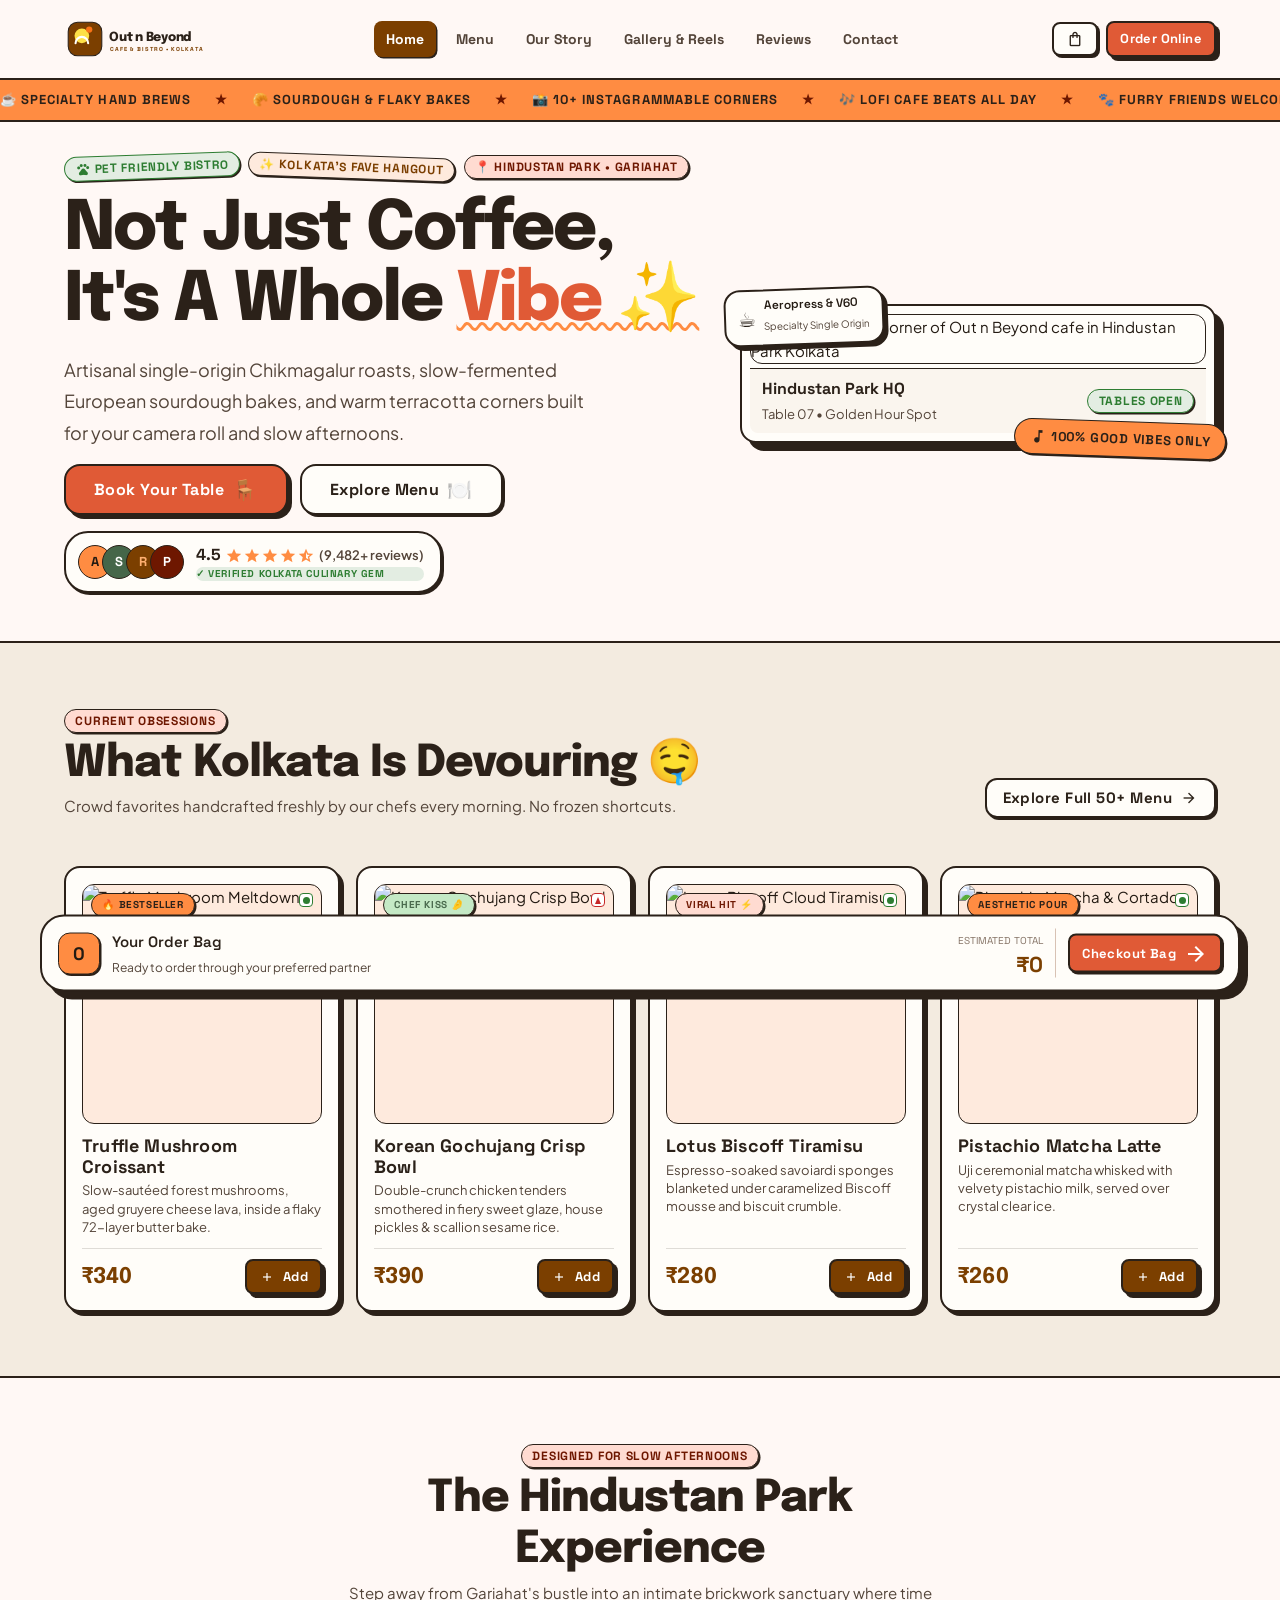
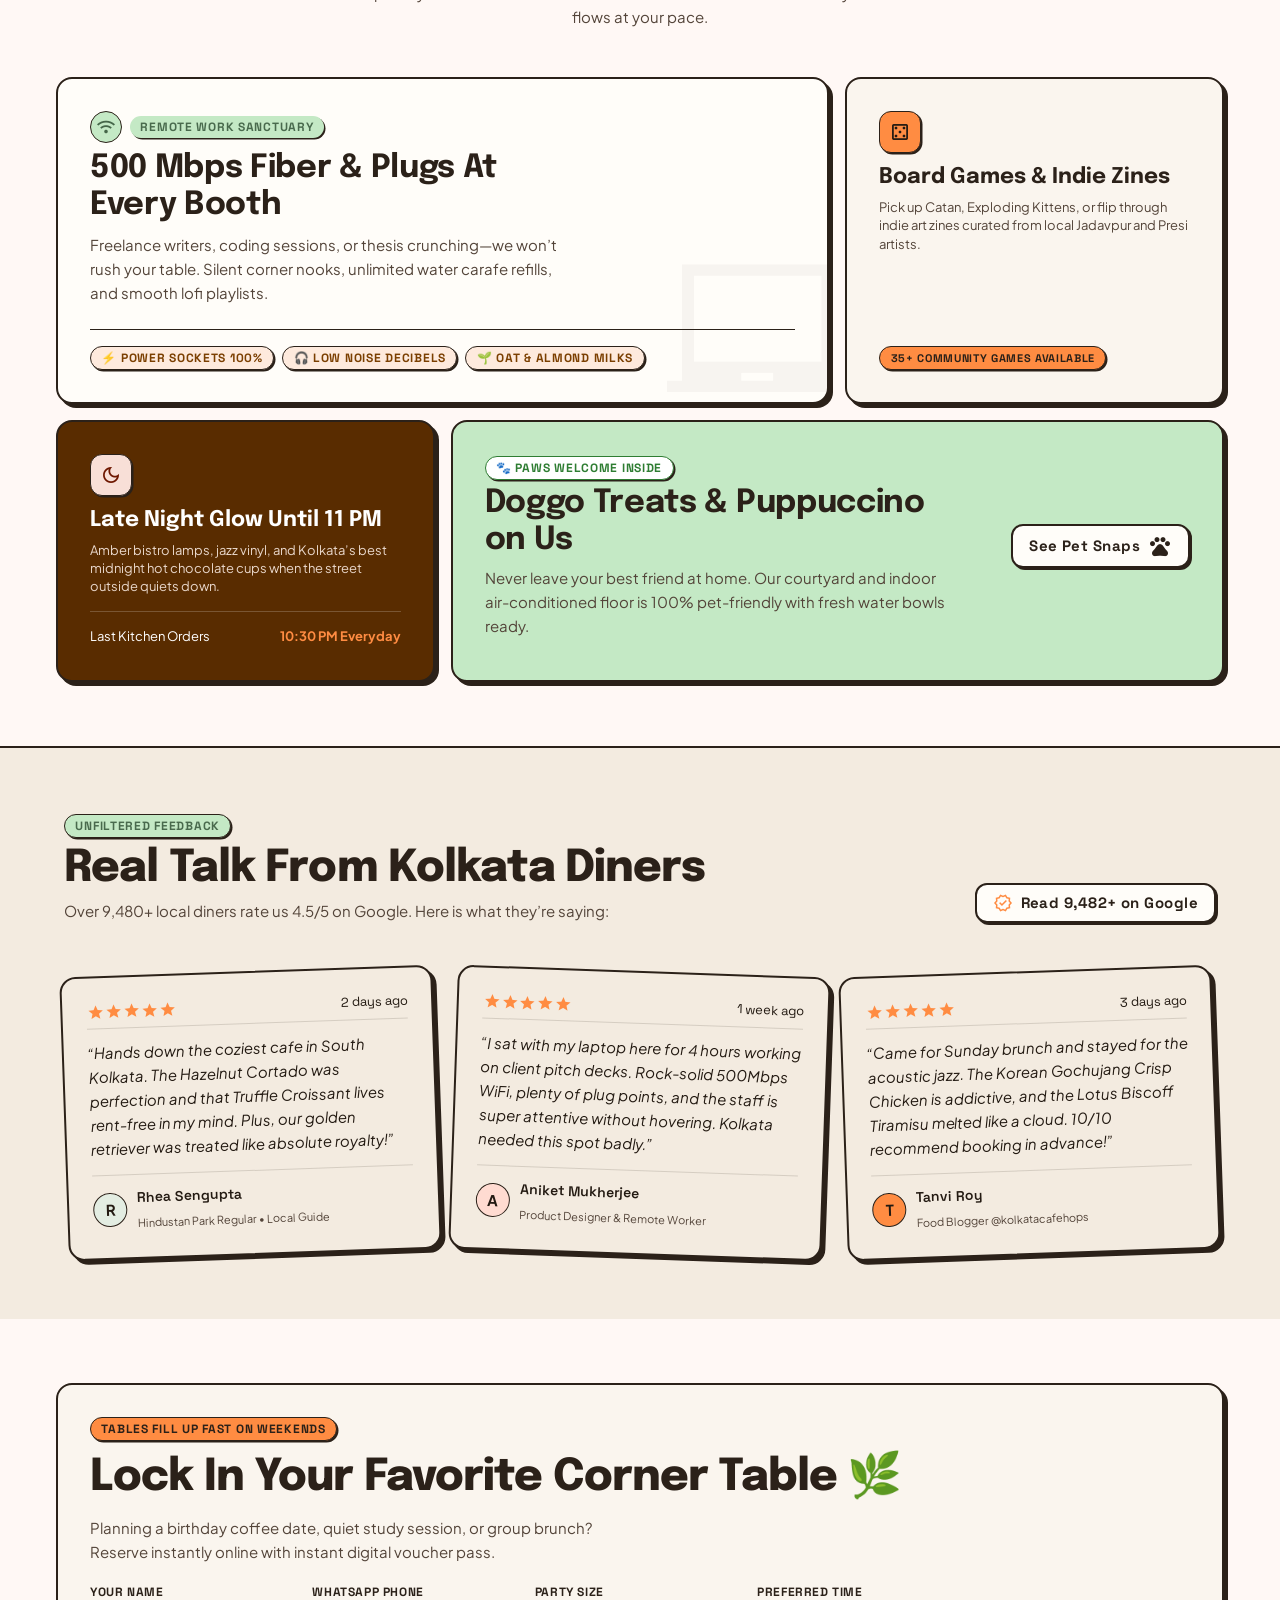
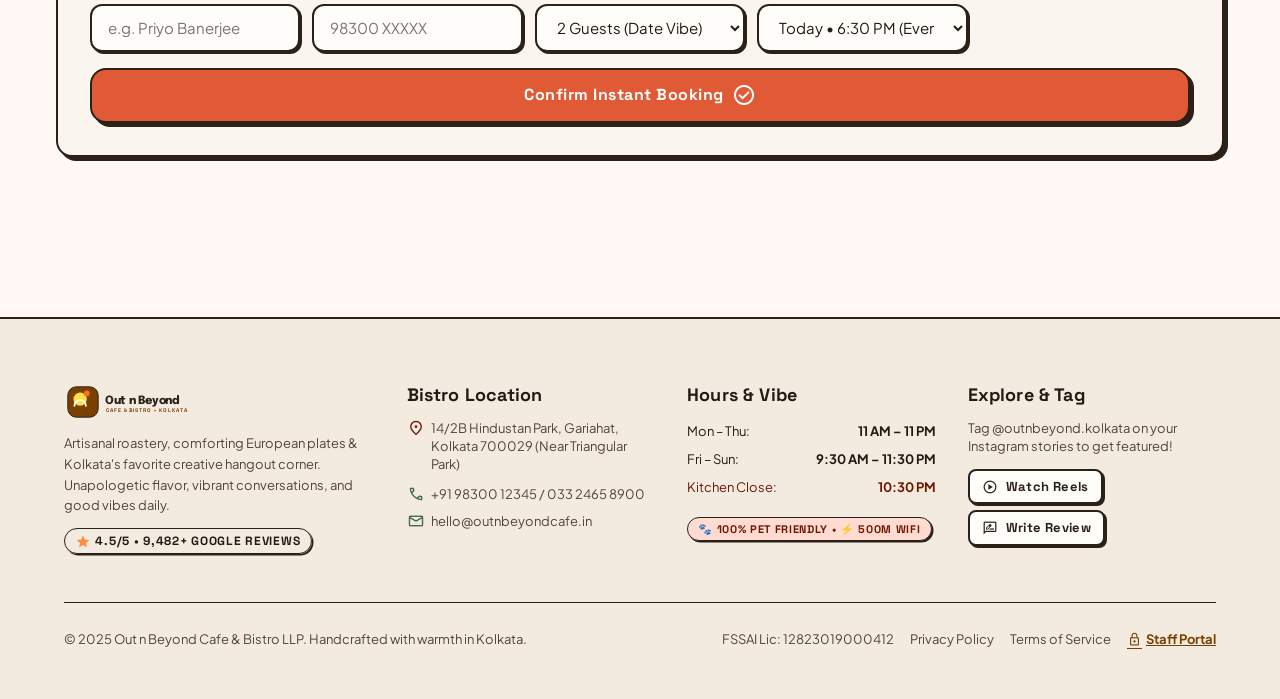
==== commit 295f54a5: "feat: add persistent database engine and PIN-authenticated admin operations suite" ====
--- a/index.html
+++ b/index.html
@@ -1652,6 +1652,291 @@
 
 
   <!-- =========================================================================
+       PAGE 9: ADMIN OPERATIONS & MANAGEMENT PORTAL (#admin)
+       ========================================================================= -->
+  <main id="view-admin" class="page-view">
+    <!-- Admin Lock Screen (Shown when unauthenticated) -->
+    <section class="pin-lock-container" id="adminLockScreen">
+      <div class="pin-lock-card">
+        <div style="width: 54px; height: 54px; border-radius: var(--radius-full); background: var(--color-primary-container); border: 2px solid var(--color-border-dark); display: flex; align-items: center; justify-content: center; box-shadow: var(--shadow-sm);">
+          <span class="material-symbols-outlined" style="font-size: 28px; color: var(--color-on-primary-container);">lock</span>
+        </div>
+        
+        <div>
+          <h2 class="text-headline-sm" style="margin-bottom: 4px;">Staff Operations Portal</h2>
+          <p class="text-body-sm" style="color: var(--color-on-surface-variant);">Enter 4-digit security PIN to access live bookings, orders &amp; customer logs.</p>
+        </div>
+
+        <div class="pin-dots-row" id="pinInputBox">
+          <div class="pin-dot"></div>
+          <div class="pin-dot"></div>
+          <div class="pin-dot"></div>
+          <div class="pin-dot"></div>
+        </div>
+
+        <!-- Keypad -->
+        <div class="pin-keypad-grid">
+          <button type="button" class="pin-key" data-digit="1">1</button>
+          <button type="button" class="pin-key" data-digit="2">2</button>
+          <button type="button" class="pin-key" data-digit="3">3</button>
+          <button type="button" class="pin-key" data-digit="4">4</button>
+          <button type="button" class="pin-key" data-digit="5">5</button>
+          <button type="button" class="pin-key" data-digit="6">6</button>
+          <button type="button" class="pin-key" data-digit="7">7</button>
+          <button type="button" class="pin-key" data-digit="8">8</button>
+          <button type="button" class="pin-key" data-digit="9">9</button>
+          <button type="button" class="pin-key special-key" id="pinClearKey">CLR</button>
+          <button type="button" class="pin-key" data-digit="0">0</button>
+          <button type="button" class="pin-key special-key" id="pinBackspaceKey">
+            <span class="material-symbols-outlined" style="font-size: 20px;">backspace</span>
+          </button>
+        </div>
+
+        <p class="text-body-sm" style="color: var(--color-outline); font-size: 11px; margin-top: 4px;">
+          Default Passcode: <strong>1234</strong> (Customizable in Settings)
+        </p>
+      </div>
+    </section>
+
+    <!-- Admin Dashboard Main View (Shown when authenticated) -->
+    <section class="site-container" id="adminDashboardView" style="display: none; padding: var(--space-xl) var(--space-md) var(--space-4xl);">
+      <!-- Dashboard Top Header Bar -->
+      <div class="neo-card neo-card-cream" style="padding: var(--space-md) var(--space-lg); display: flex; justify-content: space-between; align-items: center; flex-wrap: wrap; gap: var(--space-md); margin-bottom: var(--space-lg);">
+        <div style="display: flex; align-items: center; gap: 12px;">
+          <div style="width: 44px; height: 44px; border-radius: var(--radius-md); background: var(--color-secondary); color: #fff; border: 1.5px solid var(--color-border-dark); display: flex; align-items: center; justify-content: center; font-size: 22px;">
+            📊
+          </div>
+          <div>
+            <h1 class="text-title-lg" style="margin: 0;">Operations &amp; Customer Intelligence</h1>
+            <div style="display: flex; align-items: center; gap: 8px; font-size: 12px; color: var(--color-on-surface-variant); margin-top: 2px;">
+              <span class="badge badge-veg" style="padding: 1px 6px; font-size: 10px;">LIVE SYNC</span>
+              <span id="adminLiveClock">--:--:-- IST</span>
+              <span>• Hindustan Park Hub</span>
+            </div>
+          </div>
+        </div>
+
+        <div style="display: flex; gap: 8px; flex-wrap: wrap;">
+          <button class="btn btn-card btn-sm" id="exportReservationsCsvBtn">
+            <span class="material-symbols-outlined" style="font-size: 16px;">download</span>
+            <span>Export Bookings CSV</span>
+          </button>
+          <button class="btn btn-card btn-sm" id="exportOrdersCsvBtn">
+            <span class="material-symbols-outlined" style="font-size: 16px;">receipt_long</span>
+            <span>Export Orders CSV</span>
+          </button>
+          <button class="btn btn-mocha btn-sm" id="adminLogoutBtn">
+            <span class="material-symbols-outlined" style="font-size: 16px;">lock</span>
+            <span>Lock</span>
+          </button>
+        </div>
+      </div>
+
+      <!-- 4 KPI Metrics Row -->
+      <div style="display: grid; grid-template-columns: repeat(auto-fit, minmax(220px, 1fr)); gap: var(--space-md); margin-bottom: var(--space-lg);">
+        <div class="neo-card" style="padding: var(--space-md);">
+          <span style="font-size: 11px; text-transform: uppercase; font-family: var(--font-title); color: var(--color-outline); font-weight: 700; display: block; margin-bottom: 4px;">Total Table Bookings</span>
+          <div class="font-display" id="kpiTotalBookings" style="font-size: 2rem; color: var(--color-border-dark); font-weight: 800;">0</div>
+          <span class="text-body-sm" style="color: var(--color-status-veg); font-size: 11.5px;">✓ Live customer reservations</span>
+        </div>
+
+        <div class="neo-card" style="padding: var(--space-md);">
+          <span style="font-size: 11px; text-transform: uppercase; font-family: var(--font-title); color: var(--color-outline); font-weight: 700; display: block; margin-bottom: 4px;">Active Kitchen Orders</span>
+          <div class="font-display" id="kpiActiveOrders" style="font-size: 2rem; color: var(--color-accent-sunset); font-weight: 800;">0</div>
+          <span class="text-body-sm" style="color: var(--color-on-surface-variant); font-size: 11.5px;">⚡ New &amp; Cooking</span>
+        </div>
+
+        <div class="neo-card" style="padding: var(--space-md);">
+          <span style="font-size: 11px; text-transform: uppercase; font-family: var(--font-title); color: var(--color-outline); font-weight: 700; display: block; margin-bottom: 4px;">Recorded Gross Revenue</span>
+          <div class="font-display" id="kpiTotalRevenue" style="font-size: 2rem; color: var(--color-primary-container); font-weight: 800;">₹0</div>
+          <span class="text-body-sm" style="color: var(--color-status-veg); font-size: 11.5px;">💰 Online checkouts + Takeaway</span>
+        </div>
+
+        <div class="neo-card" style="padding: var(--space-md);">
+          <span style="font-size: 11px; text-transform: uppercase; font-family: var(--font-title); color: var(--color-outline); font-weight: 700; display: block; margin-bottom: 4px;">New Inquiries</span>
+          <div class="font-display" id="kpiNewInquiries" style="font-size: 2rem; color: var(--color-tertiary); font-weight: 800;">0</div>
+          <span class="text-body-sm" style="color: var(--color-on-surface-variant); font-size: 11.5px;">✉️ Event &amp; contact leads</span>
+        </div>
+      </div>
+
+      <!-- Admin Tab Switcher -->
+      <div class="admin-tabs-bar">
+        <button type="button" class="admin-nav-tab active" data-admin-tab="overview">
+          <span class="material-symbols-outlined" style="font-size: 18px;">grid_view</span> Overview
+        </button>
+        <button type="button" class="admin-nav-tab" data-admin-tab="reservations">
+          <span class="material-symbols-outlined" style="font-size: 18px;">table_bar</span> Reservations Manager
+        </button>
+        <button type="button" class="admin-nav-tab" data-admin-tab="orders">
+          <span class="material-symbols-outlined" style="font-size: 18px;">skillet</span> Kitchen Orders (KDS)
+        </button>
+        <button type="button" class="admin-nav-tab" data-admin-tab="inquiries">
+          <span class="material-symbols-outlined" style="font-size: 18px;">mail</span> Contact Inquiries
+        </button>
+        <button type="button" class="admin-nav-tab" data-admin-tab="activity">
+          <span class="material-symbols-outlined" style="font-size: 18px;">browse_activity</span> Customer Activity Log
+        </button>
+        <button type="button" class="admin-nav-tab" data-admin-tab="settings">
+          <span class="material-symbols-outlined" style="font-size: 18px;">settings</span> Settings &amp; PIN
+        </button>
+      </div>
+
+      <!-- TAB 1: OVERVIEW -->
+      <div class="admin-tab-pane" id="adminPane-overview">
+        <div style="display: grid; grid-template-columns: repeat(auto-fit, minmax(340px, 1fr)); gap: var(--space-lg);">
+          <!-- Recent Bookings Box -->
+          <div class="neo-card" style="padding: var(--space-lg);">
+            <div style="display: flex; justify-content: space-between; align-items: center; margin-bottom: 12px; border-bottom: 1.5px solid var(--color-outline-variant); padding-bottom: 8px;">
+              <h3 class="text-title-lg">Recent Table Bookings</h3>
+              <button class="btn btn-card btn-sm" onclick="document.querySelector('[data-admin-tab=reservations]').click()">View All</button>
+            </div>
+            <div id="overviewRecentBookings"></div>
+          </div>
+
+          <!-- Recent Orders Box -->
+          <div class="neo-card" style="padding: var(--space-lg);">
+            <div style="display: flex; justify-content: space-between; align-items: center; margin-bottom: 12px; border-bottom: 1.5px solid var(--color-outline-variant); padding-bottom: 8px;">
+              <h3 class="text-title-lg">Recent Orders</h3>
+              <button class="btn btn-card btn-sm" onclick="document.querySelector('[data-admin-tab=orders]').click()">View KDS</button>
+            </div>
+            <div id="overviewRecentOrders"></div>
+          </div>
+        </div>
+      </div>
+
+      <!-- TAB 2: RESERVATIONS -->
+      <div class="admin-tab-pane" id="adminPane-reservations" style="display: none;">
+        <div class="neo-card" style="padding: var(--space-lg);">
+          <div style="display: flex; justify-content: space-between; align-items: center; flex-wrap: wrap; gap: 12px; margin-bottom: var(--space-md);">
+            <div style="display: flex; gap: 8px; flex: 1; max-width: 480px;">
+              <input type="text" class="neo-input" id="adminResSearch" placeholder="Search by guest name, phone, booking ID..." style="height: 38px; font-size: 13px;" />
+              <select class="neo-select" id="adminResZoneFilter" style="height: 38px; width: auto; font-size: 13px;">
+                <option value="all">All Zones</option>
+                <option value="Roastery">Indoor Roastery</option>
+                <option value="Window">Bay Window</option>
+                <option value="Veranda">Garden Veranda</option>
+                <option value="Library">Library</option>
+                <option value="Patio">Patio</option>
+              </select>
+            </div>
+          </div>
+
+          <div class="admin-table-wrapper">
+            <table class="admin-data-table">
+              <thead>
+                <tr>
+                  <th>Booking ID</th>
+                  <th>Guest Name &amp; Phone</th>
+                  <th>Slot &amp; Party</th>
+                  <th>Seating Zone</th>
+                  <th>Status</th>
+                  <th>Action</th>
+                  <th>Delete</th>
+                </tr>
+              </thead>
+              <tbody id="adminReservationsTableBody"></tbody>
+            </table>
+          </div>
+        </div>
+      </div>
+
+      <!-- TAB 3: KITCHEN & ORDERS (KDS) -->
+      <div class="admin-tab-pane" id="adminPane-orders" style="display: none;">
+        <div style="display: flex; justify-content: space-between; align-items: center; flex-wrap: wrap; gap: 12px; margin-bottom: var(--space-md);">
+          <input type="text" class="neo-input" id="adminOrderSearch" placeholder="Search orders by customer name, phone, or order ID..." style="max-width: 420px; height: 38px; font-size: 13px;" />
+        </div>
+
+        <div style="display: grid; grid-template-columns: repeat(auto-fill, minmax(320px, 1fr)); gap: var(--space-md);" id="adminOrdersGrid"></div>
+      </div>
+
+      <!-- TAB 4: CONTACT INQUIRIES -->
+      <div class="admin-tab-pane" id="adminPane-inquiries" style="display: none;">
+        <div class="neo-card" style="padding: var(--space-lg);">
+          <div style="display: flex; justify-content: space-between; align-items: center; margin-bottom: var(--space-md);">
+            <h3 class="text-title-lg">Customer Messages &amp; Event Leads</h3>
+          </div>
+
+          <div class="admin-table-wrapper">
+            <table class="admin-data-table">
+              <thead>
+                <tr>
+                  <th>ID</th>
+                  <th>Customer Name &amp; Email</th>
+                  <th>Message / Inquiry</th>
+                  <th>Received</th>
+                  <th>Status</th>
+                  <th>Actions</th>
+                </tr>
+              </thead>
+              <tbody id="adminInquiriesTableBody"></tbody>
+            </table>
+          </div>
+        </div>
+      </div>
+
+      <!-- TAB 5: CUSTOMER ACTIVITY STREAM -->
+      <div class="admin-tab-pane" id="adminPane-activity" style="display: none;">
+        <div class="neo-card" style="padding: var(--space-lg); max-width: 780px;">
+          <div style="display: flex; justify-content: space-between; align-items: center; margin-bottom: 12px; border-bottom: 1.5px solid var(--color-outline-variant); padding-bottom: 8px;">
+            <div>
+              <h3 class="text-title-lg">Live Customer Audit Stream</h3>
+              <p class="text-body-sm" style="color: var(--color-on-surface-variant); font-size: 12px;">Real-time feed of browsing actions, bookings, and cart checkout attempts.</p>
+            </div>
+            <button class="btn btn-card btn-sm" onclick="AdminController.renderActivityTab()">
+              <span class="material-symbols-outlined" style="font-size: 16px;">refresh</span> Refresh
+            </button>
+          </div>
+
+          <div id="adminActivityStream" style="max-height: 520px; overflow-y: auto; padding-right: 8px;"></div>
+        </div>
+      </div>
+
+      <!-- TAB 6: SETTINGS -->
+      <div class="admin-tab-pane" id="adminPane-settings" style="display: none;">
+        <div style="display: grid; grid-template-columns: repeat(auto-fit, minmax(320px, 1fr)); gap: var(--space-lg);">
+          <!-- Change PIN Card -->
+          <div class="neo-card" style="padding: var(--space-lg);">
+            <h3 class="text-title-lg" style="margin-bottom: 8px;">Change Admin PIN</h3>
+            <p class="text-body-sm" style="color: var(--color-on-surface-variant); margin-bottom: 12px;">Update the 4-digit keypad passcode required to open this portal.</p>
+            <form id="adminChangePinForm" style="display: flex; flex-direction: column; gap: 10px;">
+              <div>
+                <label class="neo-label">Current PIN</label>
+                <input class="neo-input" type="password" id="currentPinInput" placeholder="••••" maxlength="6" required />
+              </div>
+              <div>
+                <label class="neo-label">New PIN (4-6 digits)</label>
+                <input class="neo-input" type="password" id="newPinInput" placeholder="••••" maxlength="6" required />
+              </div>
+              <div>
+                <label class="neo-label">Confirm New PIN</label>
+                <input class="neo-input" type="password" id="confirmPinInput" placeholder="••••" maxlength="6" required />
+              </div>
+              <button type="submit" class="btn btn-primary" style="margin-top: 6px;">
+                <span>Update Security PIN</span>
+              </button>
+            </form>
+          </div>
+
+          <!-- Data Factory Reset Card -->
+          <div class="neo-card neo-card-cream" style="padding: var(--space-lg); display: flex; flex-direction: column; justify-content: space-between;">
+            <div>
+              <h3 class="text-title-lg" style="margin-bottom: 8px;">Data Management &amp; Factory Reset</h3>
+              <p class="text-body-sm" style="color: var(--color-on-surface-variant); line-height: 1.6; margin-bottom: 14px;">
+                Reset all local database tables (bookings, online orders, inquiries, activity logs) back to fresh realistic demonstration data.
+              </p>
+            </div>
+            <button type="button" class="btn btn-mocha" id="adminResetSeedDataBtn" style="width: 100%;">
+              <span class="material-symbols-outlined">restart_alt</span>
+              <span>Reset to Sample Data</span>
+            </button>
+          </div>
+        </div>
+      </div>
+    </section>
+  </main>
+
+
+  <!-- =========================================================================
        FLOATING STICKY BOTTOM CART DOCK
        ========================================================================= -->
   <aside class="cart-dock" id="globalCartDock" aria-label="Order Bag Dock">
@@ -1926,10 +2211,14 @@
       <!-- Copyright & Legal -->
       <div style="border-top: 1.5px solid var(--color-border-dark); margin-top: var(--space-2xl); padding-top: var(--space-lg); display: flex; justify-content: space-between; align-items: center; flex-wrap: wrap; gap: 12px; font-size: 13px; color: var(--color-on-surface-variant);">
         <p>© 2025 Out n Beyond Cafe &amp; Bistro LLP. Handcrafted with warmth in Kolkata.</p>
-        <div style="display: flex; gap: 16px;">
+        <div style="display: flex; align-items: center; gap: 16px; flex-wrap: wrap;">
           <span>FSSAI Lic: 12823019000412</span>
           <span>Privacy Policy</span>
           <span>Terms of Service</span>
+          <a href="#admin" data-path="admin" style="display: inline-flex; align-items: center; gap: 4px; color: var(--color-primary-container); font-weight: 700; text-decoration: underline;">
+            <span class="material-symbols-outlined" style="font-size: 15px;">lock</span>
+            <span>Staff Portal</span>
+          </a>
         </div>
       </div>
     </div>
@@ -1937,12 +2226,14 @@
 
   <!-- Scripts: Modular Architecture -->
   <script src="js/data.js"></script>
+  <script src="js/db.js"></script>
   <script src="js/router.js"></script>
   <script src="js/menu.js"></script>
   <script src="js/reservations.js"></script>
   <script src="js/gallery.js"></script>
   <script src="js/reviews.js"></script>
   <script src="js/order.js"></script>
+  <script src="js/admin.js"></script>
   <script src="js/app.js"></script>
 </body>
 </html>
--- a/css/components.css
+++ b/css/components.css
@@ -449,3 +449,189 @@
   transform: translateY(0);
   opacity: 1;
 }
+
+/* ==========================================================================
+   ADMIN PORTAL & OPERATIONS STYLES
+   ========================================================================== */
+
+/* PIN Keypad & Lock Screen */
+.pin-lock-container {
+  display: flex;
+  justify-content: center;
+  align-items: center;
+  min-height: calc(100vh - 160px);
+  padding: var(--space-xl) var(--space-md);
+}
+
+.pin-lock-card {
+  width: 100%;
+  max-width: 380px;
+  background-color: var(--color-surface-card);
+  border: 2px solid var(--color-border-dark);
+  border-radius: var(--radius-xl);
+  padding: var(--space-xl);
+  box-shadow: var(--shadow-lg);
+  text-align: center;
+  display: flex;
+  flex-direction: column;
+  align-items: center;
+  gap: var(--space-md);
+}
+
+.pin-dots-row {
+  display: flex;
+  gap: 14px;
+  justify-content: center;
+  margin: var(--space-sm) 0;
+}
+
+.pin-dot {
+  width: 16px;
+  height: 16px;
+  border-radius: 9999px;
+  border: 2px solid var(--color-border-dark);
+  background-color: transparent;
+  transition: all var(--transition-fast);
+}
+
+.pin-dot.filled {
+  background-color: var(--color-primary-container);
+  transform: scale(1.15);
+}
+
+.pin-keypad-grid {
+  display: grid;
+  grid-template-columns: repeat(3, 1fr);
+  gap: 10px;
+  width: 100%;
+  max-width: 260px;
+}
+
+.pin-key {
+  height: 54px;
+  border-radius: var(--radius-md);
+  background-color: var(--color-surface-cream);
+  border: 1.5px solid var(--color-border-dark);
+  font-family: var(--font-display);
+  font-size: 20px;
+  font-weight: 700;
+  color: var(--color-border-dark);
+  cursor: pointer;
+  box-shadow: var(--shadow-xs);
+  display: flex;
+  align-items: center;
+  justify-content: center;
+  transition: all var(--transition-fast);
+  user-select: none;
+}
+
+.pin-key:hover {
+  background-color: var(--color-accent-terracotta-soft);
+  transform: translateY(-1px);
+}
+
+.pin-key:active {
+  transform: translateY(1px);
+  box-shadow: none;
+}
+
+.pin-key.special-key {
+  font-size: 13px;
+  font-family: var(--font-title);
+  background-color: transparent;
+  border-color: transparent;
+  box-shadow: none;
+  color: var(--color-on-surface-variant);
+}
+
+.pin-key.special-key:hover {
+  background-color: rgba(43, 33, 25, 0.05);
+  color: var(--color-border-dark);
+}
+
+@keyframes shake {
+  0%, 100% { transform: translateX(0); }
+  20%, 60% { transform: translateX(-8px); }
+  40%, 80% { transform: translateX(8px); }
+}
+
+.shake {
+  animation: shake 0.4s ease-in-out;
+}
+
+/* Admin Data Tables */
+.admin-table-wrapper {
+  width: 100%;
+  overflow-x: auto;
+  border: 2px solid var(--color-border-dark);
+  border-radius: var(--radius-lg);
+  background: var(--color-surface-card);
+  box-shadow: var(--shadow-sm);
+}
+
+.admin-data-table {
+  width: 100%;
+  border-collapse: collapse;
+  text-align: left;
+  font-size: 13.5px;
+}
+
+.admin-data-table th {
+  background-color: var(--color-surface-cream);
+  border-bottom: 2px solid var(--color-border-dark);
+  padding: 12px 14px;
+  font-family: var(--font-title);
+  font-weight: 700;
+  color: var(--color-border-dark);
+  white-space: nowrap;
+}
+
+.admin-data-table td {
+  padding: 12px 14px;
+  border-bottom: 1px solid rgba(43, 33, 25, 0.08);
+  vertical-align: middle;
+}
+
+.admin-data-table tr:hover td {
+  background-color: rgba(224, 90, 54, 0.03);
+}
+
+/* Admin Tabs */
+.admin-tabs-bar {
+  display: flex;
+  gap: 8px;
+  overflow-x: auto;
+  padding-bottom: 4px;
+  border-bottom: 2px solid var(--color-border-dark);
+  margin-bottom: var(--space-lg);
+}
+
+.admin-nav-tab {
+  padding: 8px 16px;
+  font-family: var(--font-title);
+  font-size: 13.5px;
+  font-weight: 700;
+  background-color: transparent;
+  border: 1.5px solid transparent;
+  border-radius: var(--radius-md);
+  color: var(--color-on-surface-variant);
+  cursor: pointer;
+  display: inline-flex;
+  align-items: center;
+  gap: 6px;
+  white-space: nowrap;
+  transition: all var(--transition-fast);
+}
+
+.admin-nav-tab:hover {
+  color: var(--color-border-dark);
+  background-color: var(--color-surface-cream);
+}
+
+.admin-nav-tab.active {
+  background-color: var(--color-primary-container);
+  color: var(--color-on-primary-container);
+  border-color: var(--color-border-dark);
+  box-shadow: var(--shadow-xs);
+}
+
